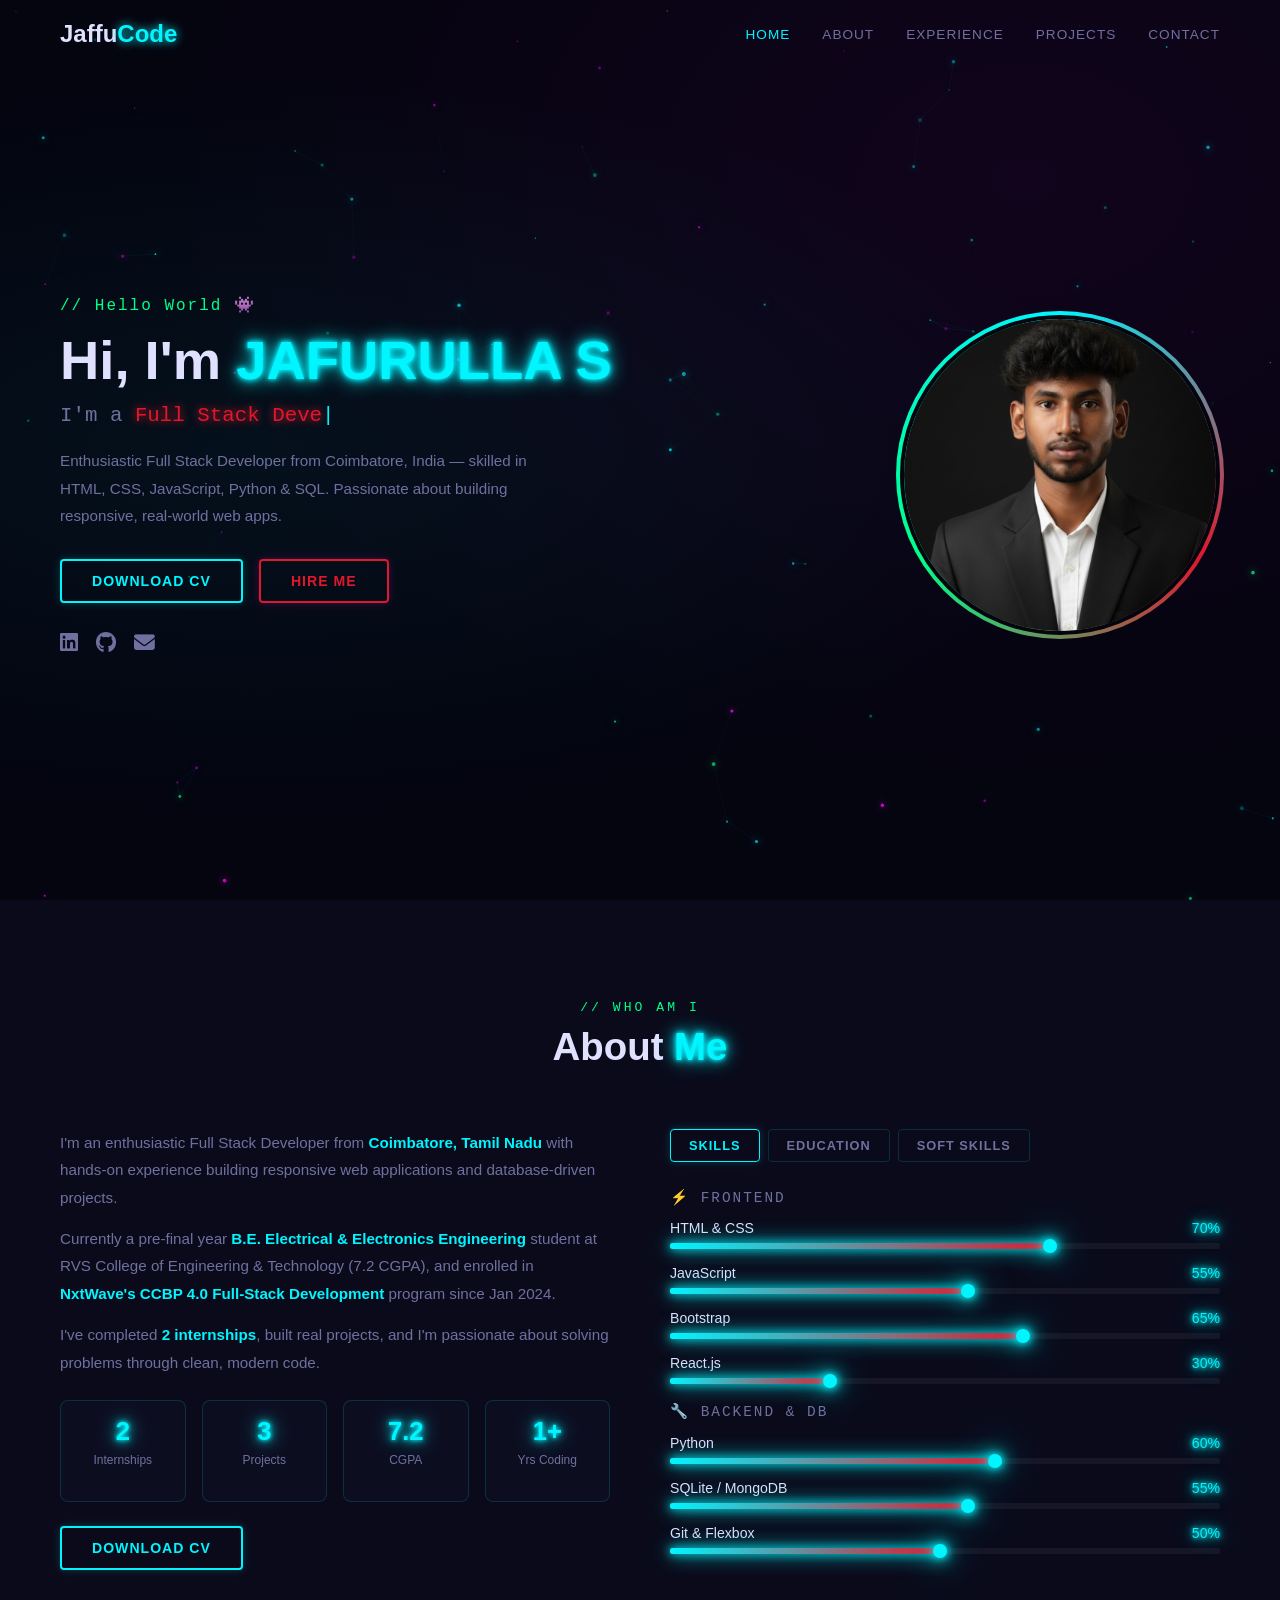
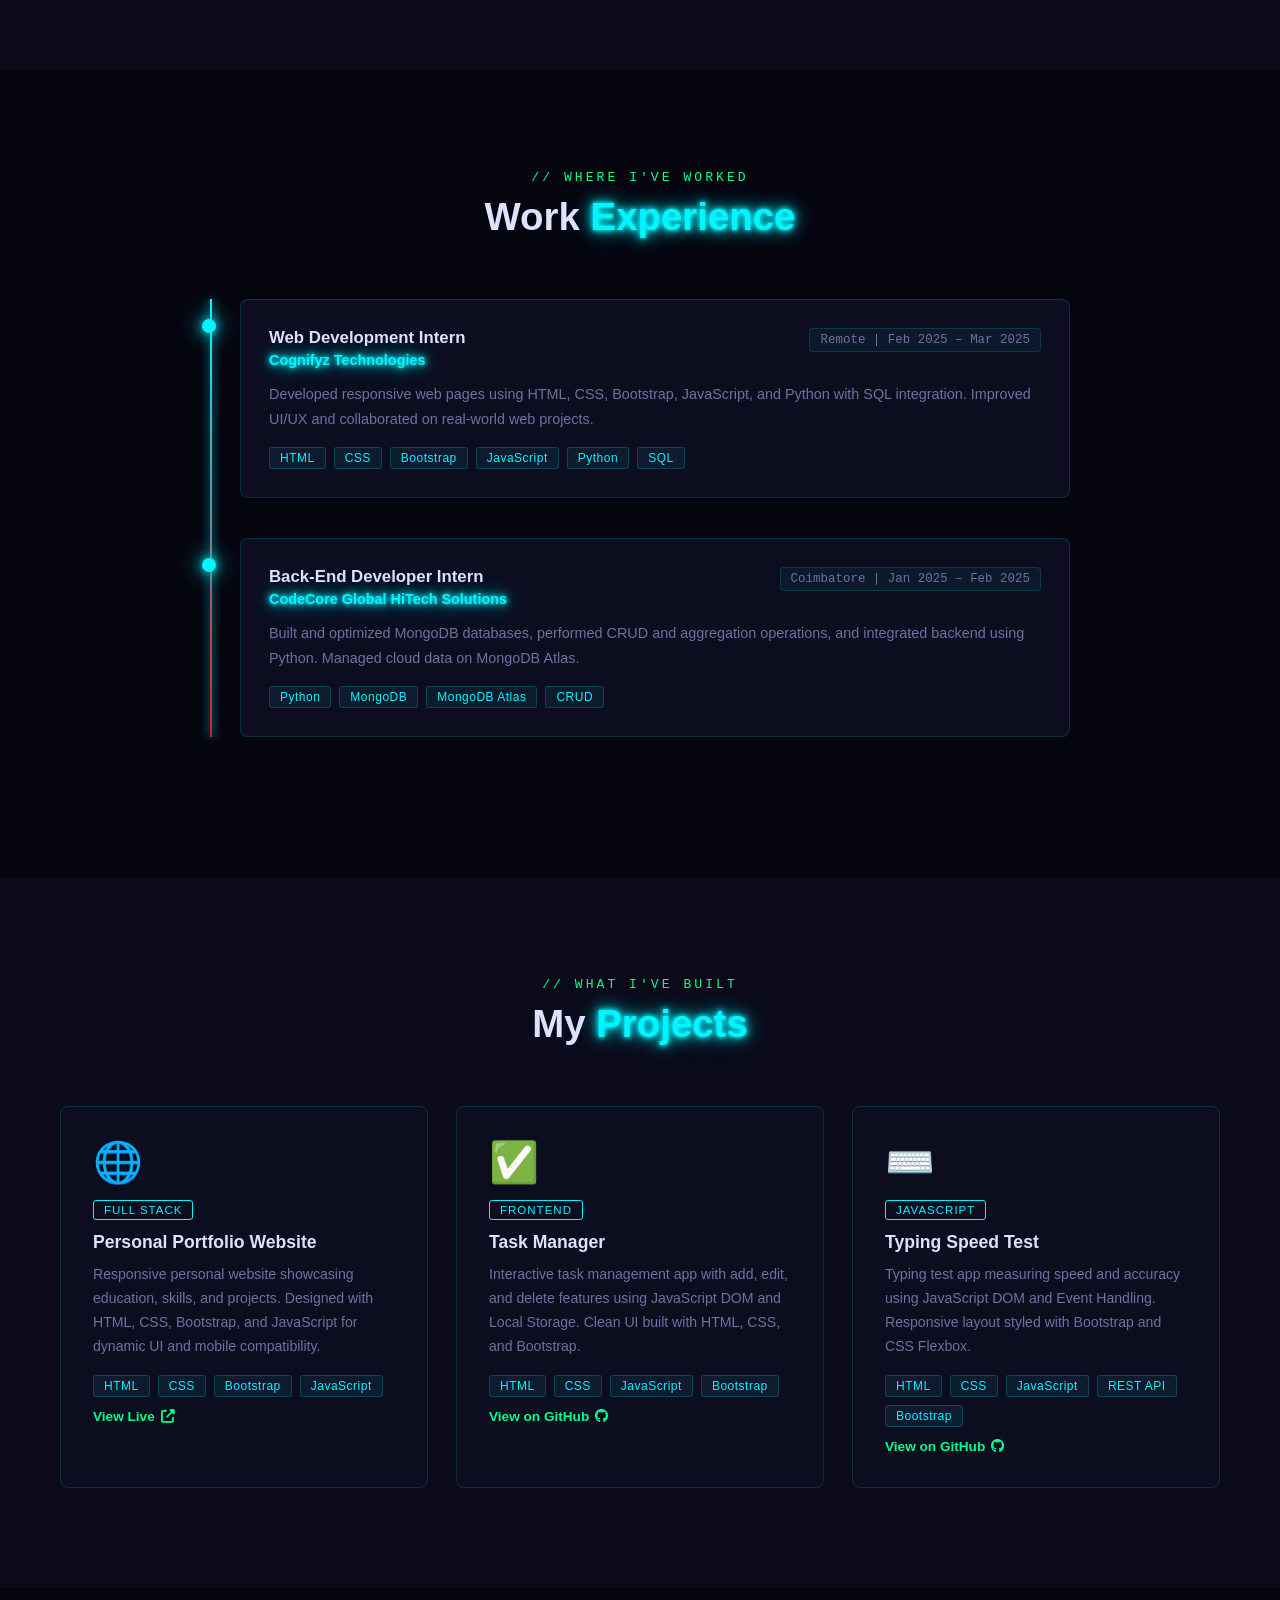
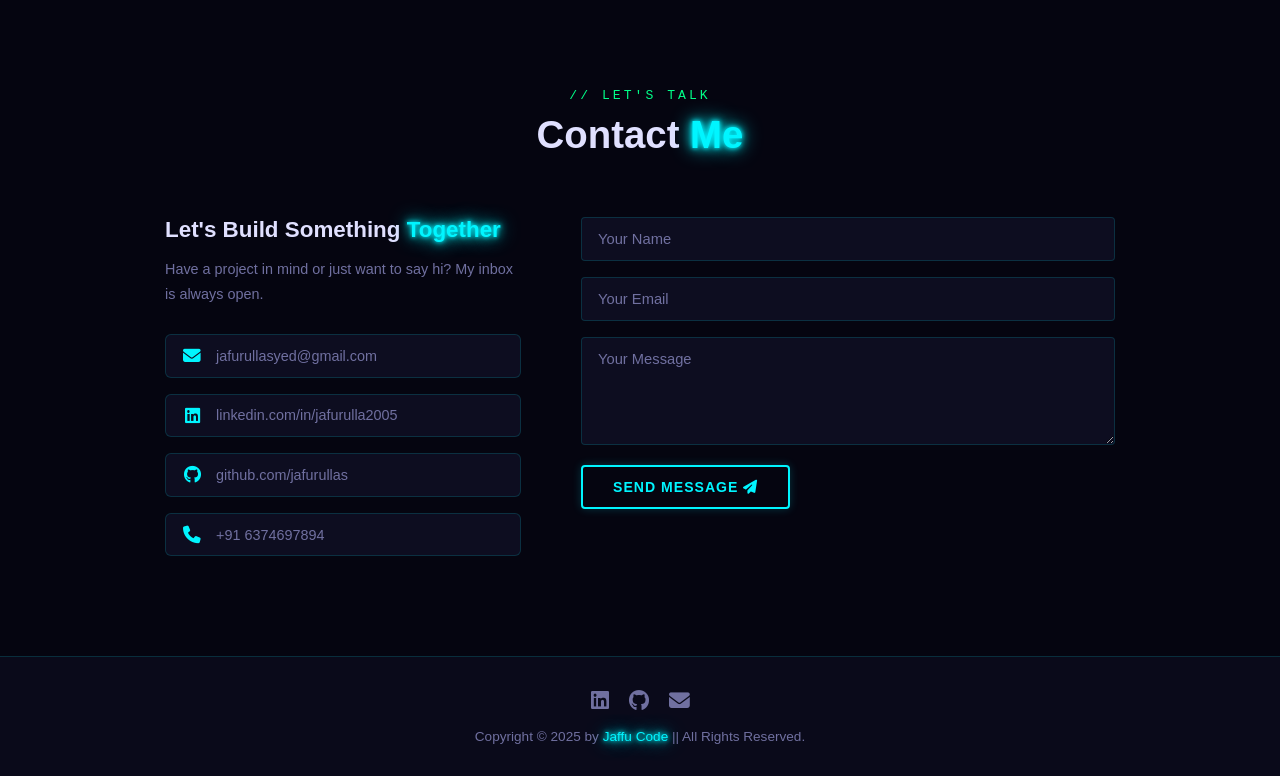
==== Portfolio/index.html @ 8af8ed71 "first commit" ====
<!DOCTYPE html>
<html lang="en">
<head>
  <meta charset="UTF-8"/>
  <meta name="viewport" content="width=device-width, initial-scale=1.0"/>
  <title>Jaffu Code || Portfolio</title>
  <link rel="stylesheet" href="style.css"/>
  <link rel="stylesheet" href="https://cdnjs.cloudflare.com/ajax/libs/font-awesome/6.4.0/css/all.min.css"/>
</head>
<body>
  <canvas id="particles"></canvas>

  <!-- NAVBAR -->
  <nav class="navbar" id="navbar">
    <a href="#" class="logo">Jaffu<span>Code</span></a>
    <ul class="nav-links" id="navLinks">
      <li><a href="#home">Home</a></li>
      <li><a href="#about">About</a></li>
      <li><a href="#experience">Experience</a></li>
      <li><a href="#portfolio">Projects</a></li>
      <li><a href="#contact">Contact</a></li>
    </ul>
    <div class="hamburger" id="hamburger"><i class="fas fa-bars"></i></div>
  </nav>

  <!-- HERO -->
  <section class="hero" id="home">
    <div class="hero-content reveal">
      <p class="hero-greeting">// Hello World 👾</p>
      <h1>Hi, I'm <span class="neon-text">JAFURULLA S</span></h1>
      <h2 class="typing-wrapper">I'm a <span id="typed"></span><span class="cursor">|</span></h2>
      <p class="hero-desc">Enthusiastic Full Stack Developer from Coimbatore, India — skilled in HTML, CSS, JavaScript, Python & SQL. Passionate about building responsive, real-world web apps.</p>
      <div class="hero-btns">
        <a href="jaffu_resume.pdf" class="btn btn-neon" download>Download CV</a>
        <a href="#contact" class="btn btn-outline">Hire Me</a>
      </div>
      <div class="hero-socials">
        <a href="https://www.linkedin.com/in/jafurulla2005" target="_blank" title="LinkedIn"><i class="fab fa-linkedin"></i></a>
        <a href="https://github.com/jafurullas" target="_blank" title="GitHub"><i class="fab fa-github"></i></a>
        <a href="mailto:jafurullasyed@gmail.com" title="Email"><i class="fas fa-envelope"></i></a>
      </div>
    </div>
    <div class="hero-img reveal">
      <div class="img-glow">
        <img src="Gemini_Generated_Image_bv57ldbv57ldbv57.png" alt="Jafurulla S"/>
      </div>
    </div>
  </section>

  <!-- ABOUT -->
  <section class="about" id="about">
    <div class="section-header reveal">
      <p class="section-tag">// who am I</p>
      <h2 class="section-title">About <span class="neon-text">Me</span></h2>
    </div>
    <div class="about-container">
      <div class="about-text reveal">
        <p>I'm an enthusiastic Full Stack Developer from <strong>Coimbatore, Tamil Nadu</strong> with hands-on experience building responsive web applications and database-driven projects.</p>
        <p>Currently a pre-final year <strong>B.E. Electrical & Electronics Engineering</strong> student at RVS College of Engineering & Technology (7.2 CGPA), and enrolled in <strong>NxtWave's CCBP 4.0 Full-Stack Development</strong> program since Jan 2024.</p>
        <p>I've completed <strong>2 internships</strong>, built real projects, and I'm passionate about solving problems through clean, modern code.</p>
        <div class="about-stats">
          <div class="stat-box">
            <h3 class="neon-text">2</h3><p>Internships</p>
          </div>
          <div class="stat-box">
            <h3 class="neon-text">3</h3><p>Projects</p>
          </div>
          <div class="stat-box">
            <h3 class="neon-text">7.2</h3><p>CGPA</p>
          </div>
          <div class="stat-box">
            <h3 class="neon-text">1+</h3><p>Yrs Coding</p>
          </div>
        </div>
        <a href="jaffu_resume.pdf" class="btn btn-neon" download>Download CV</a>
      </div>

      <div class="about-tabs reveal">
        <div class="tab-buttons">
          <button class="tab-btn active" data-tab="skills">Skills</button>
          <button class="tab-btn" data-tab="education">Education</button>
          <button class="tab-btn" data-tab="softskills">Soft Skills</button>
        </div>

        <!-- SKILLS TAB -->
        <div class="tab-content active" id="skills">
          <p class="skill-category">⚡ Frontend</p>
          <div class="skill-item">
            <div class="skill-label"><span>HTML & CSS</span><span class="neon-text">70%</span></div>
            <div class="skill-bar"><div class="skill-fill" data-width="70"></div></div>
          </div>
          <div class="skill-item">
            <div class="skill-label"><span>JavaScript</span><span class="neon-text">55%</span></div>
            <div class="skill-bar"><div class="skill-fill" data-width="55"></div></div>
          </div>
          <div class="skill-item">
            <div class="skill-label"><span>Bootstrap</span><span class="neon-text">65%</span></div>
            <div class="skill-bar"><div class="skill-fill" data-width="65"></div></div>
          </div>
          <div class="skill-item">
            <div class="skill-label"><span>React.js</span><span class="neon-text">30%</span></div>
            <div class="skill-bar"><div class="skill-fill" data-width="30"></div></div>
          </div>
          <p class="skill-category" style="margin-top:14px">🔧 Backend & DB</p>
          <div class="skill-item">
            <div class="skill-label"><span>Python</span><span class="neon-text">60%</span></div>
            <div class="skill-bar"><div class="skill-fill" data-width="60"></div></div>
          </div>
          <div class="skill-item">
            <div class="skill-label"><span>SQLite / MongoDB</span><span class="neon-text">55%</span></div>
            <div class="skill-bar"><div class="skill-fill" data-width="55"></div></div>
          </div>
          <div class="skill-item">
            <div class="skill-label"><span>Git & Flexbox</span><span class="neon-text">50%</span></div>
            <div class="skill-bar"><div class="skill-fill" data-width="50"></div></div>
          </div>
        </div>

        <!-- EDUCATION TAB -->
        <div class="tab-content" id="education">
          <div class="edu-item">
            <span class="edu-year neon-text">Jan 2024 – Ongoing</span>
            <h4>NxtWave Disruptive Technologies</h4>
            <p>IndustryReady Certification in Full-Stack Development</p>
          </div>
          <div class="edu-item">
            <span class="edu-year neon-text">2022 – 2026</span>
            <h4>RVS College of Engineering & Technology</h4>
            <p>B.E. — Electrical & Electronics Engineering | CGPA: 7.2</p>
          </div>
          <div class="edu-item">
            <span class="edu-year neon-text">2020 – 2022</span>
            <h4>Govt. HSS Valikandapuram, Perambalur</h4>
            <p>Intermediate — MBiPC | 62.0%</p>
          </div>
          <div class="edu-item">
            <span class="edu-year neon-text">2019 – 2020</span>
            <h4>Govt. HSS Valikandapuram, Perambalur</h4>
            <p>Secondary School Certificate | 68.0%</p>
          </div>
        </div>

        <!-- SOFT SKILLS TAB -->
        <div class="tab-content" id="softskills">
          <div class="soft-grid">
            <div class="soft-item">💡 Problem Solving</div>
            <div class="soft-item">🤝 Teamwork</div>
            <div class="soft-item">🗣️ Communication</div>
            <div class="soft-item">🔄 Adaptability</div>
            <div class="soft-item">🎨 UI/UX Design</div>
            <div class="soft-item">📡 IoT</div>
          </div>
        </div>
      </div>
    </div>
  </section>

  <!-- EXPERIENCE -->
  <section class="experience" id="experience">
    <div class="section-header reveal">
      <p class="section-tag">// where I've worked</p>
      <h2 class="section-title">Work <span class="neon-text">Experience</span></h2>
    </div>
    <div class="timeline">
      <div class="timeline-item reveal">
        <div class="timeline-dot"></div>
        <div class="timeline-card">
          <div class="tl-header">
            <div>
              <h3>Web Development Intern</h3>
              <h4 class="neon-text">Cognifyz Technologies</h4>
            </div>
            <span class="tl-date">Remote | Feb 2025 – Mar 2025</span>
          </div>
          <p>Developed responsive web pages using HTML, CSS, Bootstrap, JavaScript, and Python with SQL integration. Improved UI/UX and collaborated on real-world web projects.</p>
          <div class="tl-tags">
            <span>HTML</span><span>CSS</span><span>Bootstrap</span><span>JavaScript</span><span>Python</span><span>SQL</span>
          </div>
        </div>
      </div>
      <div class="timeline-item reveal">
        <div class="timeline-dot"></div>
        <div class="timeline-card">
          <div class="tl-header">
            <div>
              <h3>Back-End Developer Intern</h3>
              <h4 class="neon-text">CodeCore Global HiTech Solutions</h4>
            </div>
            <span class="tl-date">Coimbatore | Jan 2025 – Feb 2025</span>
          </div>
          <p>Built and optimized MongoDB databases, performed CRUD and aggregation operations, and integrated backend using Python. Managed cloud data on MongoDB Atlas.</p>
          <div class="tl-tags">
            <span>Python</span><span>MongoDB</span><span>MongoDB Atlas</span><span>CRUD</span>
          </div>
        </div>
      </div>
    </div>
  </section>

  <!-- PROJECTS -->
  <section class="portfolio" id="portfolio">
    <div class="section-header reveal">
      <p class="section-tag">// what I've built</p>
      <h2 class="section-title">My <span class="neon-text">Projects</span></h2>
    </div>
    <div class="portfolio-grid">

      <div class="portfolio-card reveal">
        <div class="card-glow-top"></div>
        <div class="proj-icon">🌐</div>
        <span class="badge">Full Stack</span>
        <h3>Personal Portfolio Website</h3>
        <p>Responsive personal website showcasing education, skills, and projects. Designed with HTML, CSS, Bootstrap, and JavaScript for dynamic UI and mobile compatibility.</p>
        <div class="tl-tags">
          <span>HTML</span><span>CSS</span><span>Bootstrap</span><span>JavaScript</span>
        </div>
        <a href="https://portfolio-1umt.vercel.app" target="_blank" class="proj-link">View Live <i class="fas fa-external-link-alt"></i></a>
      </div>

      <div class="portfolio-card reveal">
        <div class="card-glow-top"></div>
        <div class="proj-icon">✅</div>
        <span class="badge">Frontend</span>
        <h3>Task Manager</h3>
        <p>Interactive task management app with add, edit, and delete features using JavaScript DOM and Local Storage. Clean UI built with HTML, CSS, and Bootstrap.</p>
        <div class="tl-tags">
          <span>HTML</span><span>CSS</span><span>JavaScript</span><span>Bootstrap</span>
        </div>
        <a href="https://github.com/jafurullas" target="_blank" class="proj-link">View on GitHub <i class="fab fa-github"></i></a>
      </div>

      <div class="portfolio-card reveal">
        <div class="card-glow-top"></div>
        <div class="proj-icon">⌨️</div>
        <span class="badge">JavaScript</span>
        <h3>Typing Speed Test</h3>
        <p>Typing test app measuring speed and accuracy using JavaScript DOM and Event Handling. Responsive layout styled with Bootstrap and CSS Flexbox.</p>
        <div class="tl-tags">
          <span>HTML</span><span>CSS</span><span>JavaScript</span><span>REST API</span><span>Bootstrap</span>
        </div>
        <a href="https://github.com/jafurullas" target="_blank" class="proj-link">View on GitHub <i class="fab fa-github"></i></a>
      </div>

    </div>
  </section>

  <!-- CONTACT -->
  <section class="contact" id="contact">
    <div class="section-header reveal">
      <p class="section-tag">// let's talk</p>
      <h2 class="section-title">Contact <span class="neon-text">Me</span></h2>
    </div>
    <div class="contact-container">
      <div class="contact-info reveal">
        <h3>Let's Build Something <span class="neon-text">Together</span></h3>
        <p>Have a project in mind or just want to say hi? My inbox is always open.</p>
        <div class="contact-links">
          <a href="mailto:jafurullasyed@gmail.com" class="contact-link">
            <i class="fas fa-envelope"></i>
            <span>jafurullasyed@gmail.com</span>
          </a>
          <a href="https://www.linkedin.com/in/jafurulla2005" target="_blank" class="contact-link">
            <i class="fab fa-linkedin"></i>
            <span>linkedin.com/in/jafurulla2005</span>
          </a>
          <a href="https://github.com/jafurullas" target="_blank" class="contact-link">
            <i class="fab fa-github"></i>
            <span>github.com/jafurullas</span>
          </a>
          <a href="tel:6374697894" class="contact-link">
            <i class="fas fa-phone"></i>
            <span>+91 6374697894</span>
          </a>
        </div>
      </div>
      <form class="contact-form reveal" id="contactForm">
        <div class="input-group">
          <input type="text" id="cname" placeholder="Your Name" required/>
        </div>
        <div class="input-group">
          <input type="email" id="cemail" placeholder="Your Email" required/>
        </div>
        <div class="input-group">
          <textarea id="cmessage" placeholder="Your Message" rows="5" required></textarea>
        </div>
        <button type="submit" class="btn btn-neon">Send Message <i class="fas fa-paper-plane"></i></button>
        <p class="form-msg" id="formMsg"></p>
      </form>
    </div>
  </section>

  <footer>
    <div class="footer-socials">
      <a href="https://www.linkedin.com/in/jafurulla2005" target="_blank"><i class="fab fa-linkedin"></i></a>
      <a href="https://github.com/jafurullas" target="_blank"><i class="fab fa-github"></i></a>
      <a href="mailto:jafurullasyed@gmail.com"><i class="fas fa-envelope"></i></a>
    </div>
    <p>Copyright &copy; 2025 by <span class="neon-text">Jaffu Code</span> || All Rights Reserved.</p>
  </footer>

  <script src="script.js"></script>
</body>
</html>
---- Portfolio/style.css ----
/* ===== ROOT & RESET ===== */
:root {
  --neon: #00f5ff;
  --neon2: #df182c;
  --neon3: #00ff88;
  --bg: #050510;
  --bg2: #0a0a1a;
  --card: #0d0d20;
  --border: rgba(0,245,255,0.15);
  --text: #e0e0ff;
  --muted: #7070a0;
}
* { margin: 0; padding: 0; box-sizing: border-box; }
html { scroll-behavior: smooth; }
body { font-family: 'Segoe UI', sans-serif; background: var(--bg); color: var(--text); overflow-x: hidden; }
a { text-decoration: none; color: inherit; }

/* PARTICLES */
#particles { position: fixed; top: 0; left: 0; width: 100%; height: 100%; z-index: 0; pointer-events: none; }

/* NEON */
.neon-text { color: var(--neon); text-shadow: 0 0 4px var(--neon), 0 0 10px var(--neon), 0 0 20px var(--neon); }

/* NAVBAR */
.navbar { position: fixed; top: 0; width: 100%; z-index: 1000; display: flex; align-items: center; justify-content: space-between; padding: 20px 60px; background: transparent; transition: all 0.4s; }
.navbar.scrolled { background: rgba(5,5,16,0.95); backdrop-filter: blur(12px); border-bottom: 1px solid var(--border); padding: 14px 60px; }
.logo { font-size: 1.5rem; font-weight: 800; color: var(--text); }
.logo span { color: var(--neon); text-shadow: 0 0 10px var(--neon); }
.nav-links { list-style: none; display: flex; gap: 32px; }
.nav-links a { font-size: 0.85rem; color: var(--muted); font-weight: 500; letter-spacing: 1px; text-transform: uppercase; transition: color 0.3s; position: relative; }
.nav-links a::after { content: ''; position: absolute; bottom: -4px; left: 0; width: 0; height: 1px; background: var(--neon); transition: width 0.3s; box-shadow: 0 0 6px var(--neon); }
.nav-links a:hover { color: var(--neon); }
.nav-links a:hover::after { width: 100%; }
.hamburger { display: none; font-size: 1.5rem; color: var(--neon); cursor: pointer; }

/* BUTTONS */
.btn { display: inline-block; padding: 12px 30px; border-radius: 4px; font-weight: 700; font-size: 0.88rem; letter-spacing: 1px; text-transform: uppercase; cursor: pointer; transition: all 0.3s; border: none; }
.btn-neon { background: transparent; border: 2px solid var(--neon); color: var(--neon); box-shadow: 0 0 10px rgba(0,245,255,0.2); }
.btn-neon:hover { background: var(--neon); color: var(--bg); box-shadow: 0 0 25px var(--neon); transform: translateY(-2px); }
.btn-outline { background: transparent; border: 2px solid var(--neon2); color: var(--neon2); box-shadow: 0 0 10px rgba(255,0,255,0.2); }
.btn-outline:hover { background: var(--neon2); color: var(--bg); box-shadow: 0 0 25px var(--neon2); transform: translateY(-2px); }

/* SECTION */
section { padding: 100px 60px; position: relative; z-index: 1; }
.section-header { text-align: center; margin-bottom: 60px; }
.section-tag { color: var(--neon3); font-size: 0.82rem; letter-spacing: 3px; text-transform: uppercase; margin-bottom: 10px; font-family: monospace; }
.section-title { font-size: 2.4rem; font-weight: 800; }

/* REVEAL */
.reveal { opacity: 0; transform: translateY(40px); transition: opacity 0.7s ease, transform 0.7s ease; }
.reveal.visible { opacity: 1; transform: translateY(0); }

/* HERO */
.hero { min-height: 100vh; display: flex; align-items: center; justify-content: space-between; gap: 40px; padding: 130px 60px 80px; background: radial-gradient(ellipse at 20% 50%, rgba(0,245,255,0.05) 0%, transparent 60%), radial-gradient(ellipse at 80% 20%, rgba(255,0,255,0.05) 0%, transparent 60%); }
.hero-greeting { font-family: monospace; color: var(--neon3); font-size: 1rem; letter-spacing: 2px; margin-bottom: 16px; }
.hero h1 { font-size: 3.4rem; font-weight: 900; line-height: 1.1; margin-bottom: 14px; }
.typing-wrapper { font-size: 1.3rem; font-weight: 400; color: var(--muted); margin-bottom: 20px; font-family: monospace; }
#typed { color: var(--neon2); text-shadow: 0 0 8px var(--neon2); }
.cursor { animation: blink 0.8s infinite; color: var(--neon); }
@keyframes blink { 0%,100%{opacity:1} 50%{opacity:0} }
.hero-desc { color: var(--muted); max-width: 500px; line-height: 1.8; margin-bottom: 30px; font-size: 0.95rem; }
.hero-btns { display: flex; gap: 16px; flex-wrap: wrap; margin-bottom: 28px; }
.hero-socials { display: flex; gap: 18px; }
.hero-socials a { color: var(--muted); font-size: 1.3rem; transition: color 0.3s, text-shadow 0.3s; }
.hero-socials a:hover { color: var(--neon); text-shadow: 0 0 10px var(--neon); }
.img-glow { position: relative; width: 320px; height: 320px; }
.img-glow::before { content: ''; position: absolute; inset: -4px; border-radius: 50%; background: conic-gradient(var(--neon), var(--neon2), var(--neon3), var(--neon)); animation: spin 4s linear infinite; z-index: -1; }
@keyframes spin { to { transform: rotate(360deg); } }
.img-glow img { width: 100%; height: 100%; object-fit: cover; border-radius: 50%; border: 4px solid var(--bg); }

/* ABOUT */
.about { background: var(--bg2); }
.about-container { display: grid; grid-template-columns: 1fr 1fr; gap: 60px; align-items: start; }
.about-text p { color: var(--muted); line-height: 1.8; margin-bottom: 14px; font-size: 0.95rem; }
.about-text strong { color: var(--neon); }
.about-stats { display: grid; grid-template-columns: repeat(4, 1fr); gap: 16px; margin: 24px 0; }
.stat-box { background: var(--card); border: 1px solid var(--border); border-radius: 8px; padding: 16px; text-align: center; }
.stat-box h3 { font-size: 1.6rem; font-weight: 900; }
.stat-box p { color: var(--muted); font-size: 0.75rem; margin-top: 4px; }

/* TABS */
.tab-buttons { display: flex; gap: 8px; margin-bottom: 24px; flex-wrap: wrap; }
.tab-btn { background: transparent; border: 1px solid var(--border); padding: 8px 18px; border-radius: 4px; cursor: pointer; font-size: 0.8rem; font-weight: 600; color: var(--muted); letter-spacing: 1px; text-transform: uppercase; transition: all 0.3s; }
.tab-btn.active, .tab-btn:hover { border-color: var(--neon); color: var(--neon); box-shadow: 0 0 10px rgba(0,245,255,0.2); }
.tab-content { display: none; }
.tab-content.active { display: block; }
.tab-content p { color: var(--muted); line-height: 1.7; font-size: 0.9rem; }
.skill-category { color: var(--neon3); font-size: 0.78rem; letter-spacing: 2px; text-transform: uppercase; font-family: monospace; margin-bottom: 10px; }

/* SKILL BARS */
.skill-item { margin-bottom: 16px; }
.skill-label { display: flex; justify-content: space-between; font-size: 0.88rem; margin-bottom: 7px; color: var(--text); }
.skill-bar { background: rgba(255,255,255,0.05); border-radius: 2px; height: 6px; overflow: visible; position: relative; }
.skill-fill { height: 100%; border-radius: 2px; width: 0; background: linear-gradient(90deg, var(--neon), var(--neon2)); box-shadow: 0 0 10px var(--neon), 0 0 20px var(--neon); transition: width 1.4s cubic-bezier(0.4,0,0.2,1); position: relative; }
.skill-fill::after { content: ''; position: absolute; right: -2px; top: -4px; width: 14px; height: 14px; border-radius: 50%; background: var(--neon); box-shadow: 0 0 10px var(--neon), 0 0 20px var(--neon), 0 0 40px var(--neon); }

/* EDUCATION TAB */
.edu-item { border-left: 2px solid var(--border); padding: 0 0 20px 18px; margin-bottom: 4px; position: relative; }
.edu-item::before { content: ''; position: absolute; left: -5px; top: 4px; width: 8px; height: 8px; border-radius: 50%; background: var(--neon); box-shadow: 0 0 8px var(--neon); }
.edu-year { font-size: 0.78rem; letter-spacing: 1px; font-family: monospace; display: block; margin-bottom: 4px; }
.edu-item h4 { font-size: 0.95rem; margin-bottom: 4px; color: var(--text); }
.edu-item p { font-size: 0.85rem; color: var(--muted); }

/* SOFT SKILLS */
.soft-grid { display: grid; grid-template-columns: repeat(2, 1fr); gap: 12px; margin-top: 8px; }
.soft-item { background: var(--card); border: 1px solid var(--border); border-radius: 6px; padding: 10px 14px; font-size: 0.85rem; color: var(--text); transition: border-color 0.3s; }
.soft-item:hover { border-color: var(--neon); box-shadow: 0 0 10px rgba(0,245,255,0.1); }

/* EXPERIENCE / TIMELINE */
.experience { background: var(--bg); }
.timeline { max-width: 860px; margin: 0 auto; position: relative; padding-left: 30px; }
.timeline::before { content: ''; position: absolute; left: 0; top: 0; bottom: 0; width: 2px; background: linear-gradient(var(--neon), var(--neon2)); box-shadow: 0 0 10px var(--neon); }
.timeline-item { position: relative; margin-bottom: 40px; }
.timeline-dot { position: absolute; left: -38px; top: 20px; width: 14px; height: 14px; border-radius: 50%; background: var(--neon); box-shadow: 0 0 12px var(--neon), 0 0 24px var(--neon); }
.timeline-card { background: var(--card); border: 1px solid var(--border); border-radius: 8px; padding: 28px; transition: border-color 0.3s, box-shadow 0.3s; }
.timeline-card:hover { border-color: var(--neon); box-shadow: 0 0 20px rgba(0,245,255,0.1); }
.tl-header { display: flex; justify-content: space-between; align-items: flex-start; gap: 16px; margin-bottom: 14px; flex-wrap: wrap; }
.tl-header h3 { font-size: 1.05rem; margin-bottom: 4px; }
.tl-header h4 { font-size: 0.9rem; }
.tl-date { font-size: 0.78rem; color: var(--muted); background: rgba(0,245,255,0.05); border: 1px solid var(--border); padding: 4px 10px; border-radius: 4px; white-space: nowrap; font-family: monospace; }
.timeline-card p { color: var(--muted); font-size: 0.9rem; line-height: 1.7; margin-bottom: 16px; }
.tl-tags { display: flex; flex-wrap: wrap; gap: 8px; }
.tl-tags span { background: rgba(0,245,255,0.06); border: 1px solid rgba(0,245,255,0.2); color: var(--neon); padding: 3px 10px; border-radius: 3px; font-size: 0.75rem; letter-spacing: 0.5px; }

/* PROJECTS */
.portfolio { background: var(--bg2); }
.portfolio-grid { display: grid; grid-template-columns: repeat(auto-fit, minmax(300px, 1fr)); gap: 28px; }
.portfolio-card { background: var(--card); border: 1px solid var(--border); border-radius: 8px; padding: 32px; position: relative; overflow: hidden; transition: transform 0.3s, border-color 0.3s, box-shadow 0.3s; }
.portfolio-card:hover { transform: translateY(-8px); border-color: var(--neon); box-shadow: 0 0 30px rgba(0,245,255,0.12); }
.card-glow-top { position: absolute; top: 0; left: 0; right: 0; height: 2px; background: linear-gradient(90deg, transparent, var(--neon), transparent); opacity: 0; transition: opacity 0.3s; }
.portfolio-card:hover .card-glow-top { opacity: 1; }
.proj-icon { font-size: 2.5rem; margin-bottom: 14px; display: block; }
.portfolio-card .badge { display: inline-block; background: transparent; border: 1px solid var(--neon); color: var(--neon); padding: 3px 10px; border-radius: 3px; font-size: 0.72rem; letter-spacing: 1px; text-transform: uppercase; margin-bottom: 12px; }
.portfolio-card h3 { font-size: 1.1rem; margin-bottom: 10px; color: var(--text); }
.portfolio-card p { color: var(--muted); font-size: 0.88rem; line-height: 1.7; margin-bottom: 16px; }
.proj-link { display: inline-flex; align-items: center; gap: 6px; color: var(--neon3); font-size: 0.85rem; font-weight: 600; margin-top: 12px; transition: letter-spacing 0.2s; }
.proj-link:hover { letter-spacing: 0.5px; text-shadow: 0 0 8px var(--neon3); }

/* CONTACT */
.contact { background: var(--bg); }
.contact-container { display: grid; grid-template-columns: 1fr 1.5fr; gap: 60px; align-items: start; max-width: 950px; margin: 0 auto; }
.contact-info h3 { font-size: 1.4rem; margin-bottom: 14px; }
.contact-info > p { color: var(--muted); line-height: 1.7; margin-bottom: 28px; font-size: 0.9rem; }
.contact-links { display: flex; flex-direction: column; gap: 16px; }
.contact-link { display: flex; align-items: center; gap: 14px; color: var(--muted); font-size: 0.9rem; transition: color 0.3s; padding: 12px 16px; border: 1px solid var(--border); border-radius: 6px; background: var(--card); }
.contact-link:hover { color: var(--neon); border-color: var(--neon); box-shadow: 0 0 12px rgba(0,245,255,0.1); }
.contact-link i { font-size: 1.1rem; color: var(--neon); width: 20px; text-align: center; }
.input-group { margin-bottom: 16px; }
.contact-form input, .contact-form textarea { width: 100%; padding: 13px 16px; background: var(--card); border: 1px solid var(--border); border-radius: 4px; color: var(--text); font-family: inherit; font-size: 0.92rem; outline: none; transition: border-color 0.3s, box-shadow 0.3s; }
.contact-form input:focus, .contact-form textarea:focus { border-color: var(--neon); box-shadow: 0 0 12px rgba(0,245,255,0.1); }
.contact-form input::placeholder, .contact-form textarea::placeholder { color: var(--muted); }
.contact-form textarea { resize: vertical; }
.form-msg { font-size: 0.88rem; color: var(--neon3); font-weight: 600; margin-top: 10px; }

/* FOOTER */
footer { background: var(--bg2); text-align: center; padding: 32px; color: var(--muted); font-size: 0.85rem; border-top: 1px solid var(--border); position: relative; z-index: 1; }
.footer-socials { display: flex; justify-content: center; gap: 20px; margin-bottom: 16px; }
.footer-socials a { color: var(--muted); font-size: 1.3rem; transition: color 0.3s, text-shadow 0.3s; }
.footer-socials a:hover { color: var(--neon); text-shadow: 0 0 10px var(--neon); }

/* RESPONSIVE */
@media (max-width: 900px) {
  .hero { flex-direction: column; text-align: center; padding: 120px 30px 60px; }
  .hero-desc { margin: 0 auto 24px; }
  .hero-btns, .hero-socials { justify-content: center; }
  .img-glow { width: 240px; height: 240px; }
  .about-container { grid-template-columns: 1fr; gap: 40px; }
  .about-stats { grid-template-columns: repeat(2, 1fr); }
  .contact-container { grid-template-columns: 1fr; gap: 40px; }
  .tl-header { flex-direction: column; }
}
@media (max-width: 600px) {
  .navbar { padding: 16px 24px; }
  .navbar.scrolled { padding: 12px 24px; }
  .nav-links { display: none; flex-direction: column; position: absolute; top: 65px; left: 0; width: 100%; background: rgba(5,5,16,0.98); backdrop-filter: blur(12px); padding: 24px; gap: 20px; border-bottom: 1px solid var(--border); }
  .nav-links.open { display: flex; }
  .hamburger { display: block; }
  section { padding: 80px 24px; }
  .hero h1 { font-size: 2.2rem; }
  .section-title { font-size: 1.8rem; }
  .soft-grid { grid-template-columns: 1fr; }
}
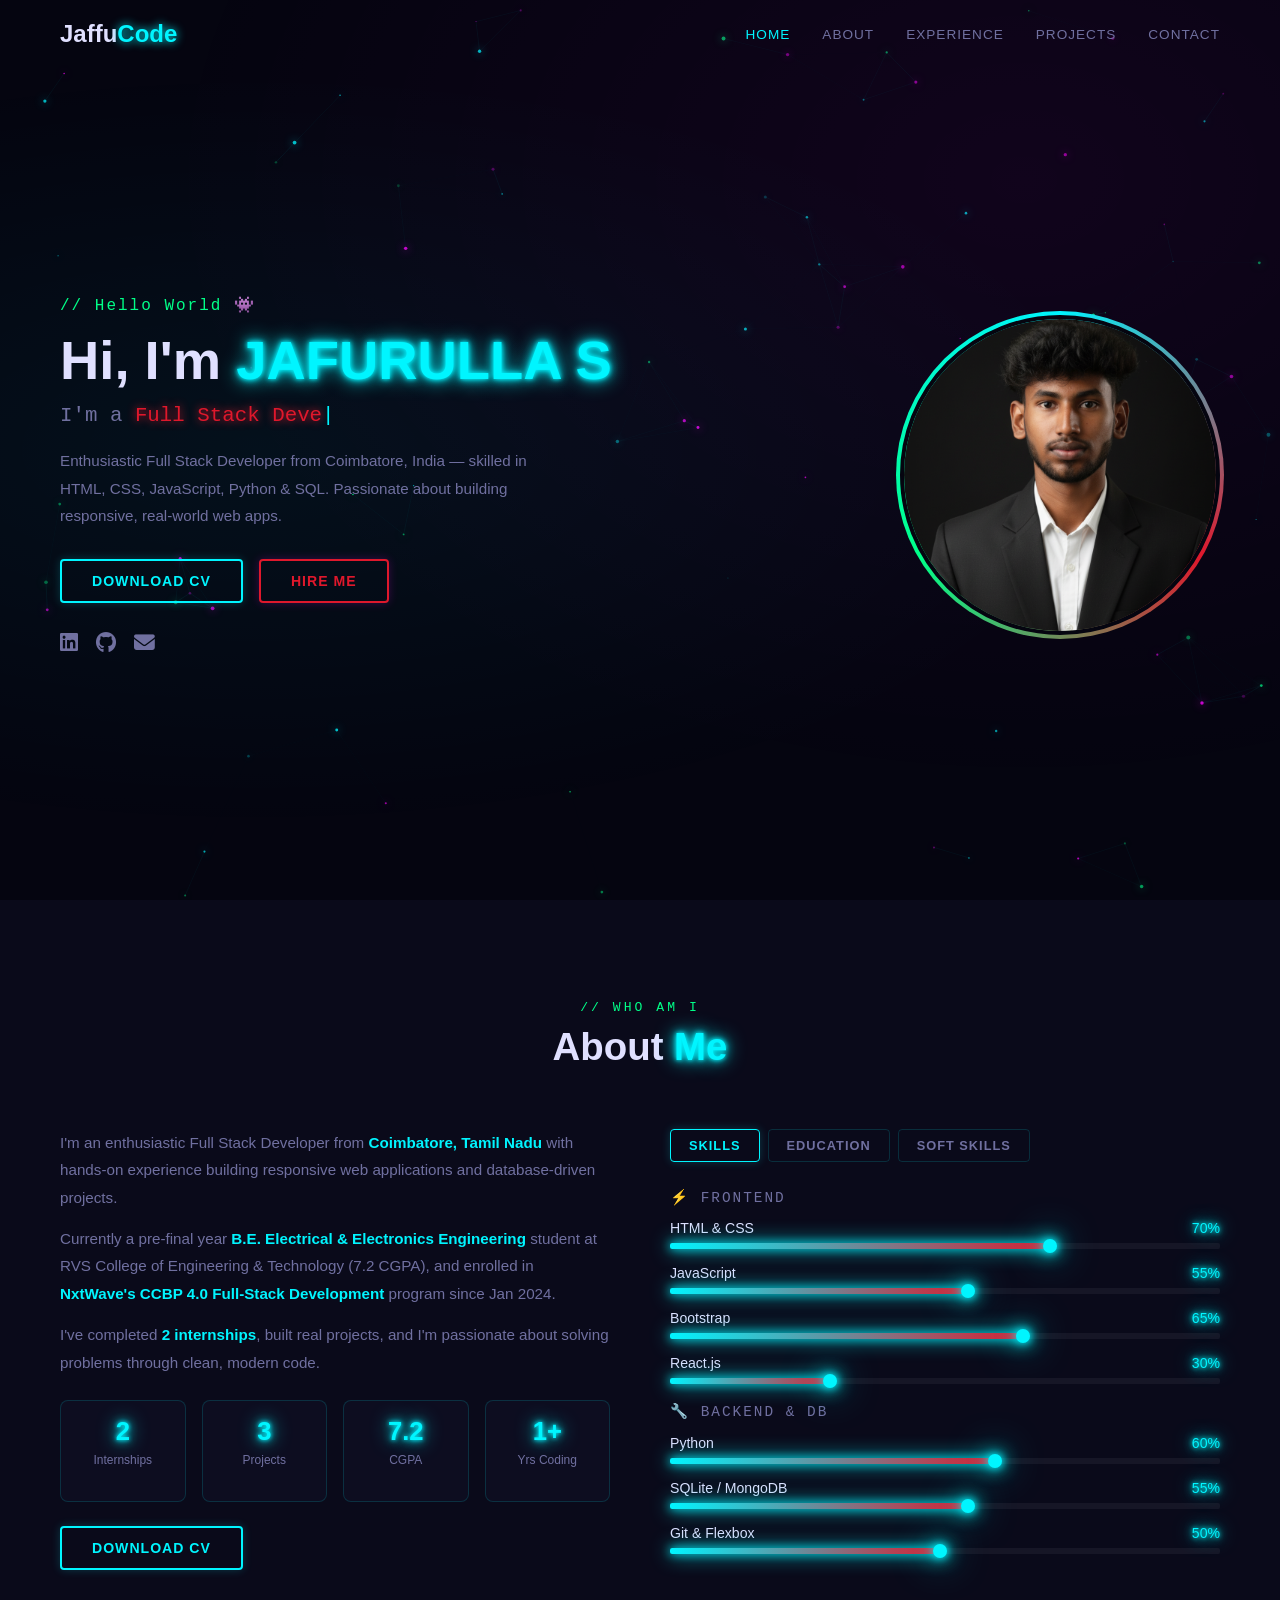
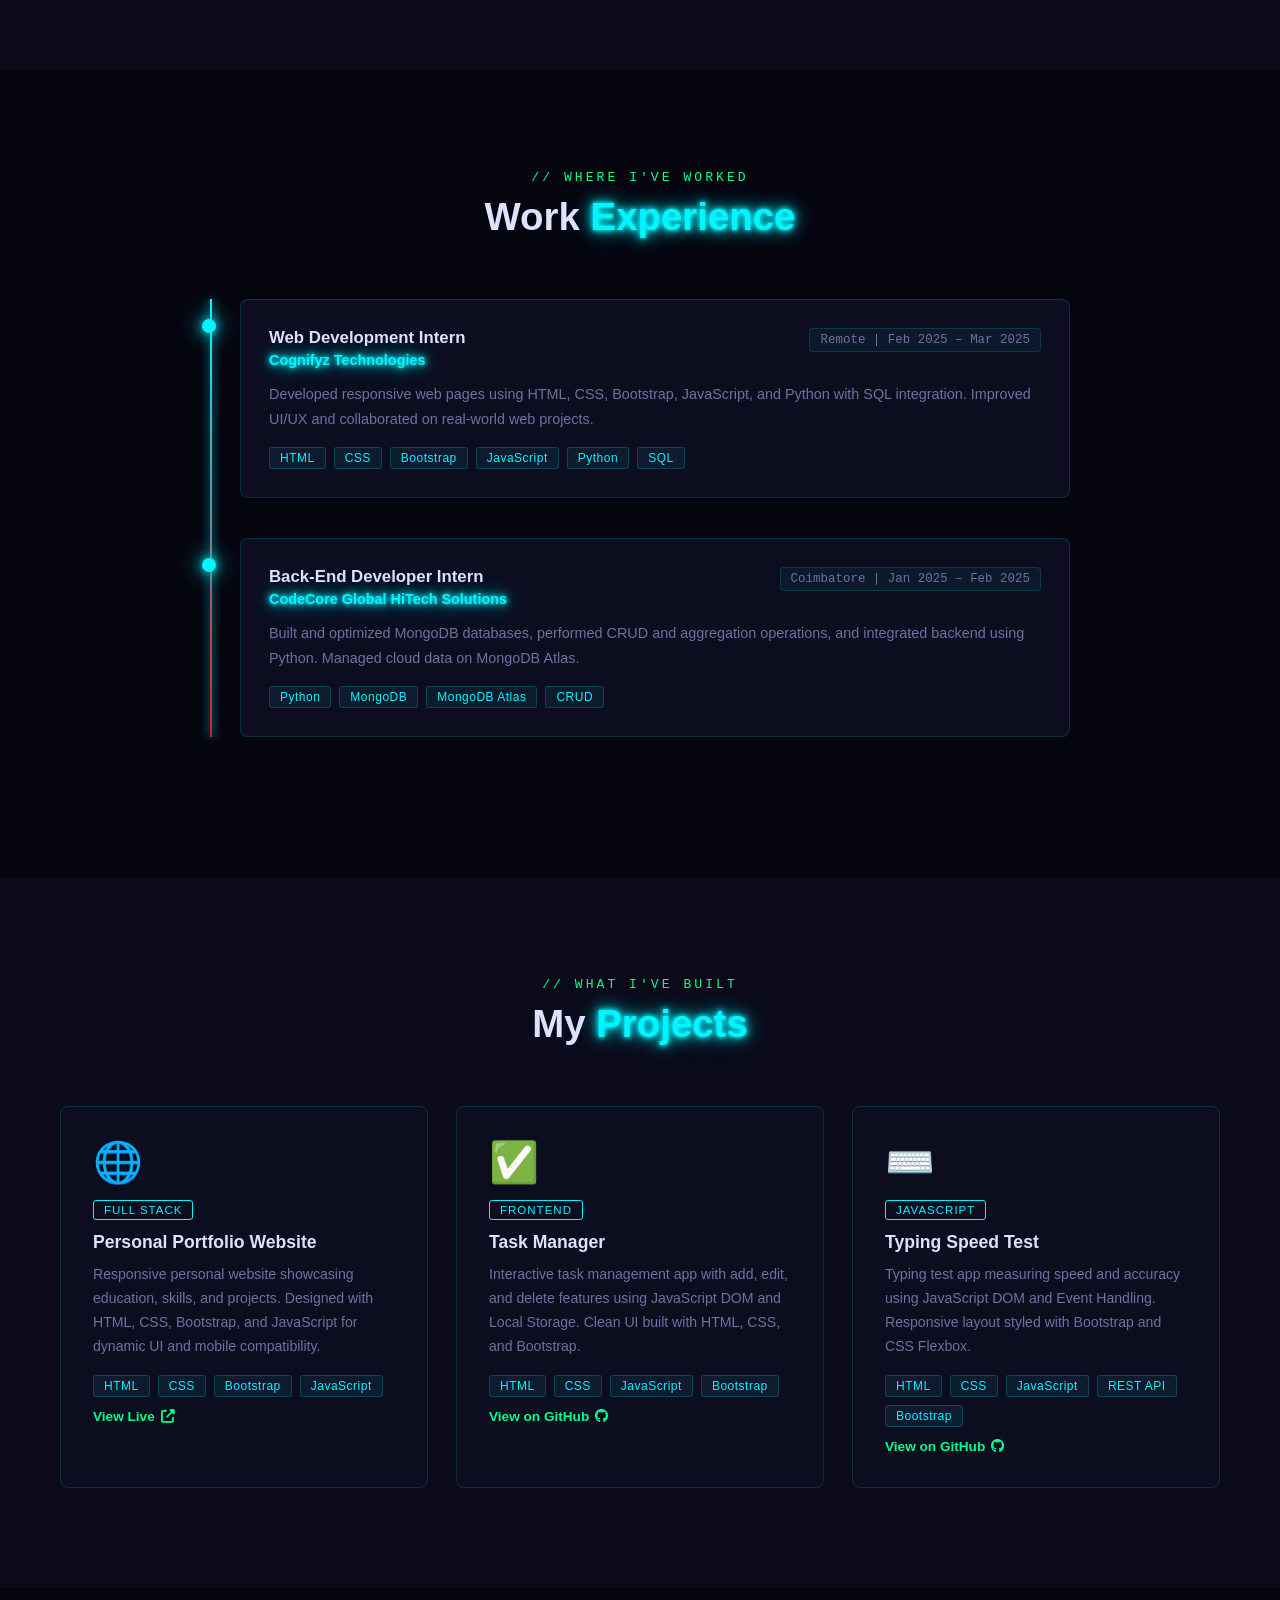
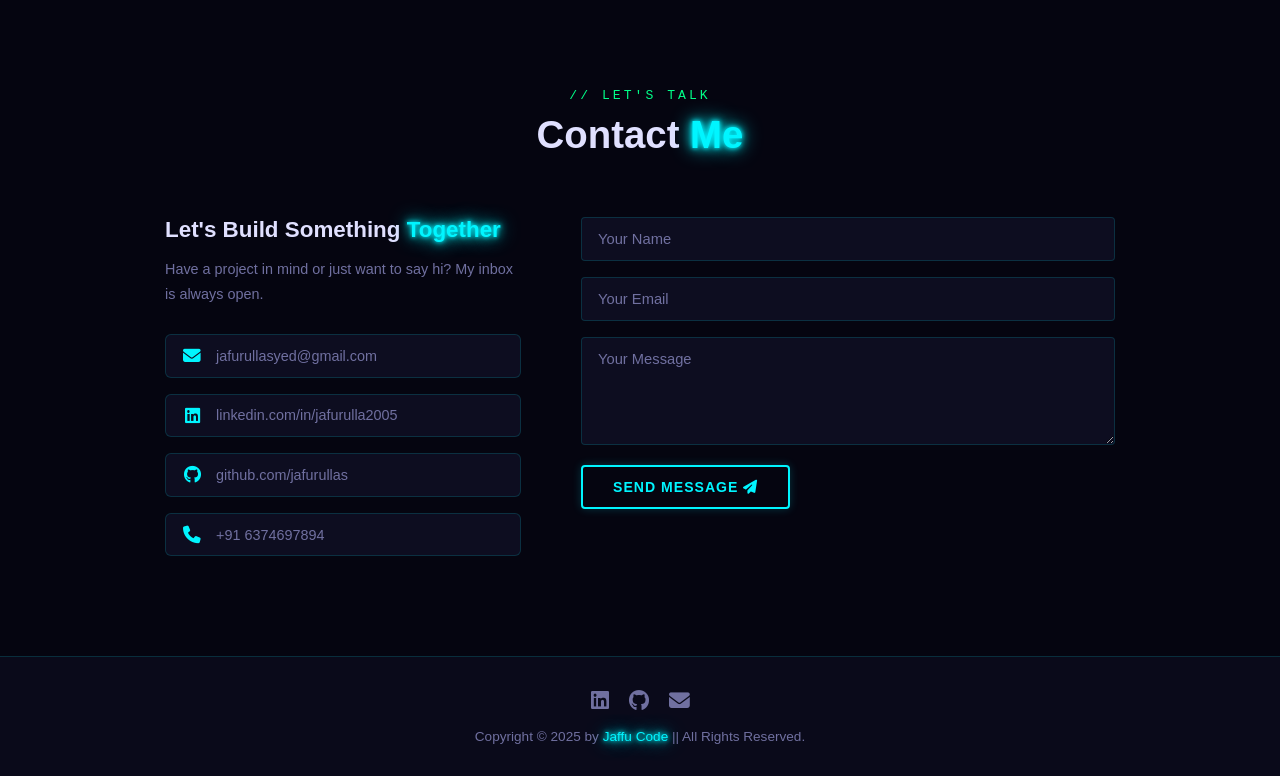
==== commit cb5aef72: "tittle change" ====
--- a/Portfolio/index.html
+++ b/Portfolio/index.html
@@ -3,7 +3,8 @@
 <head>
   <meta charset="UTF-8"/>
   <meta name="viewport" content="width=device-width, initial-scale=1.0"/>
-  <title>Jaffu Code || Portfolio</title>
+  <title>Jafurullas | Full Stack Web Developer Portfolio</title>
+  <meta name="description" content="Portfolio of Jafurullas, a Full Stack Web Developer skilled in HTML, CSS, JavaScript, Python, MongoDB.">
   <link rel="stylesheet" href="style.css"/>
   <link rel="stylesheet" href="https://cdnjs.cloudflare.com/ajax/libs/font-awesome/6.4.0/css/all.min.css"/>
 </head>
@@ -300,4 +301,5 @@
 
   <script src="script.js"></script>
 </body>
-</html>+
+</html>
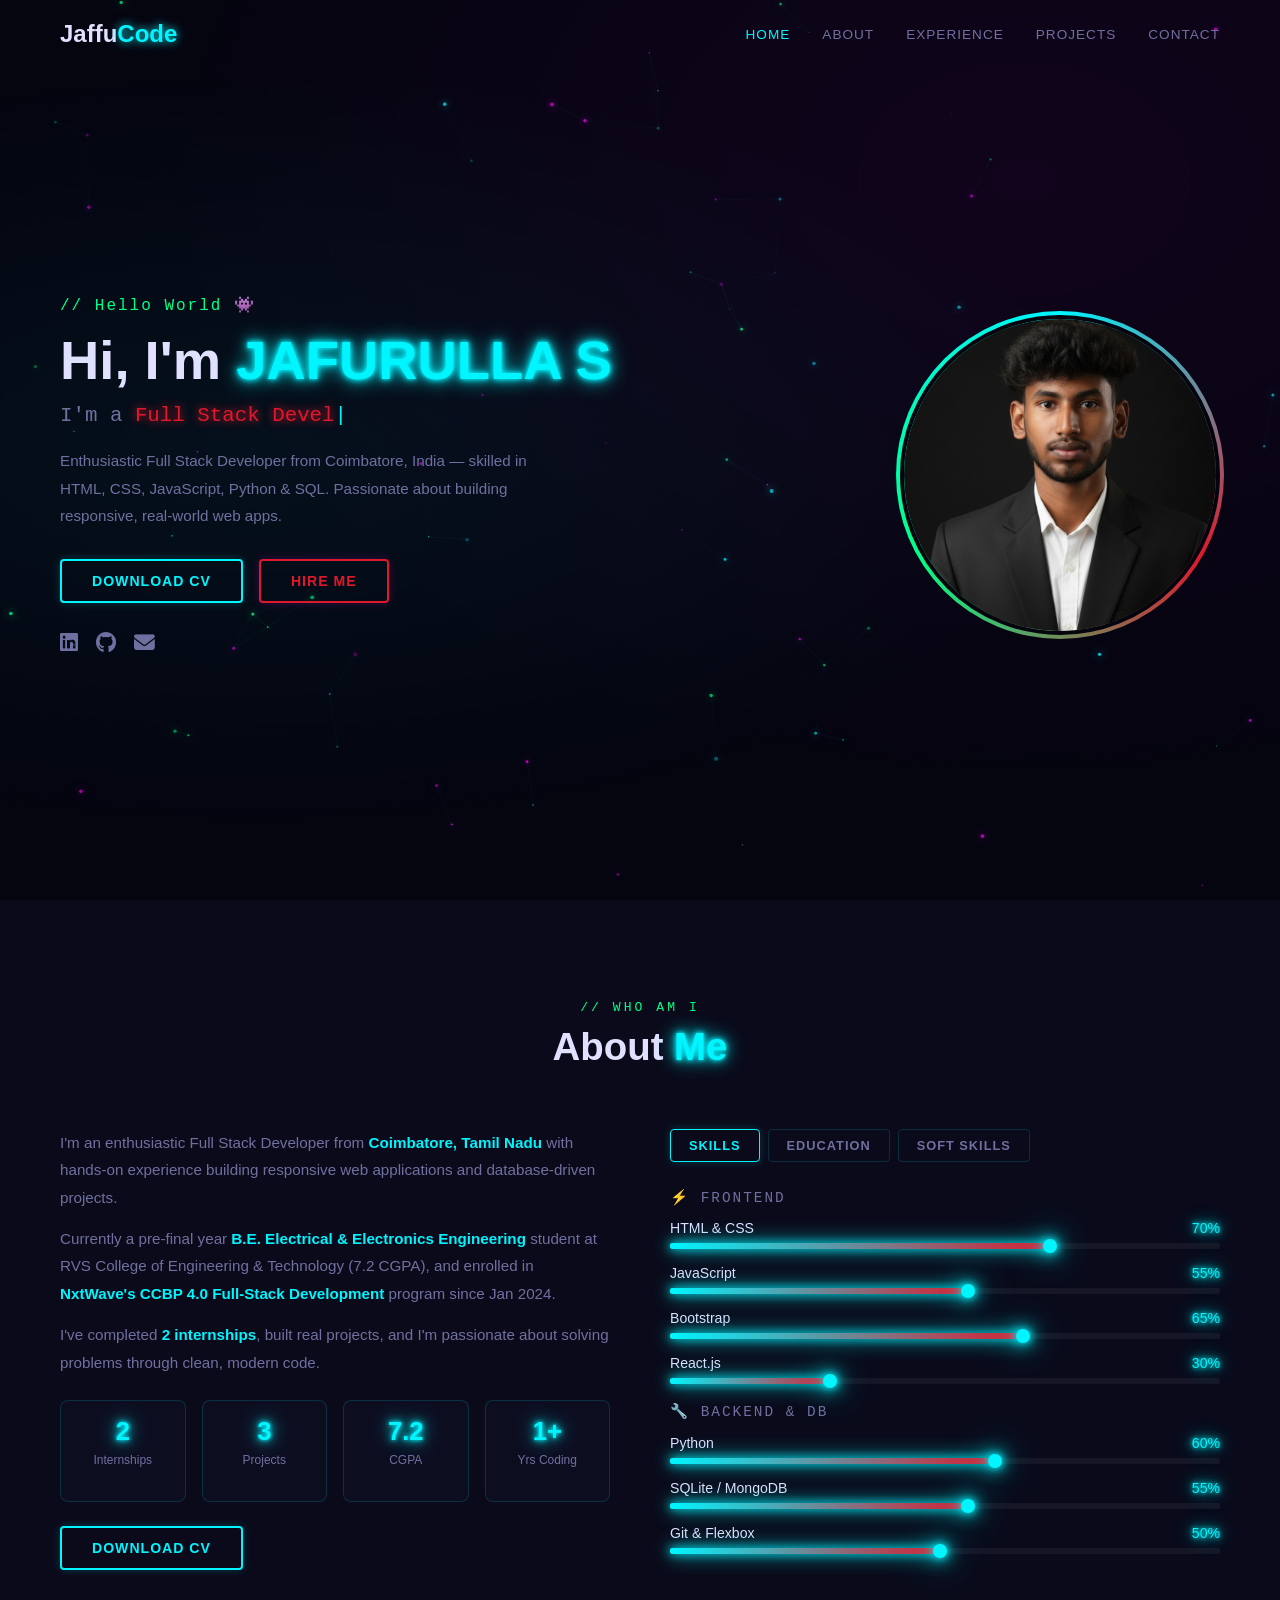
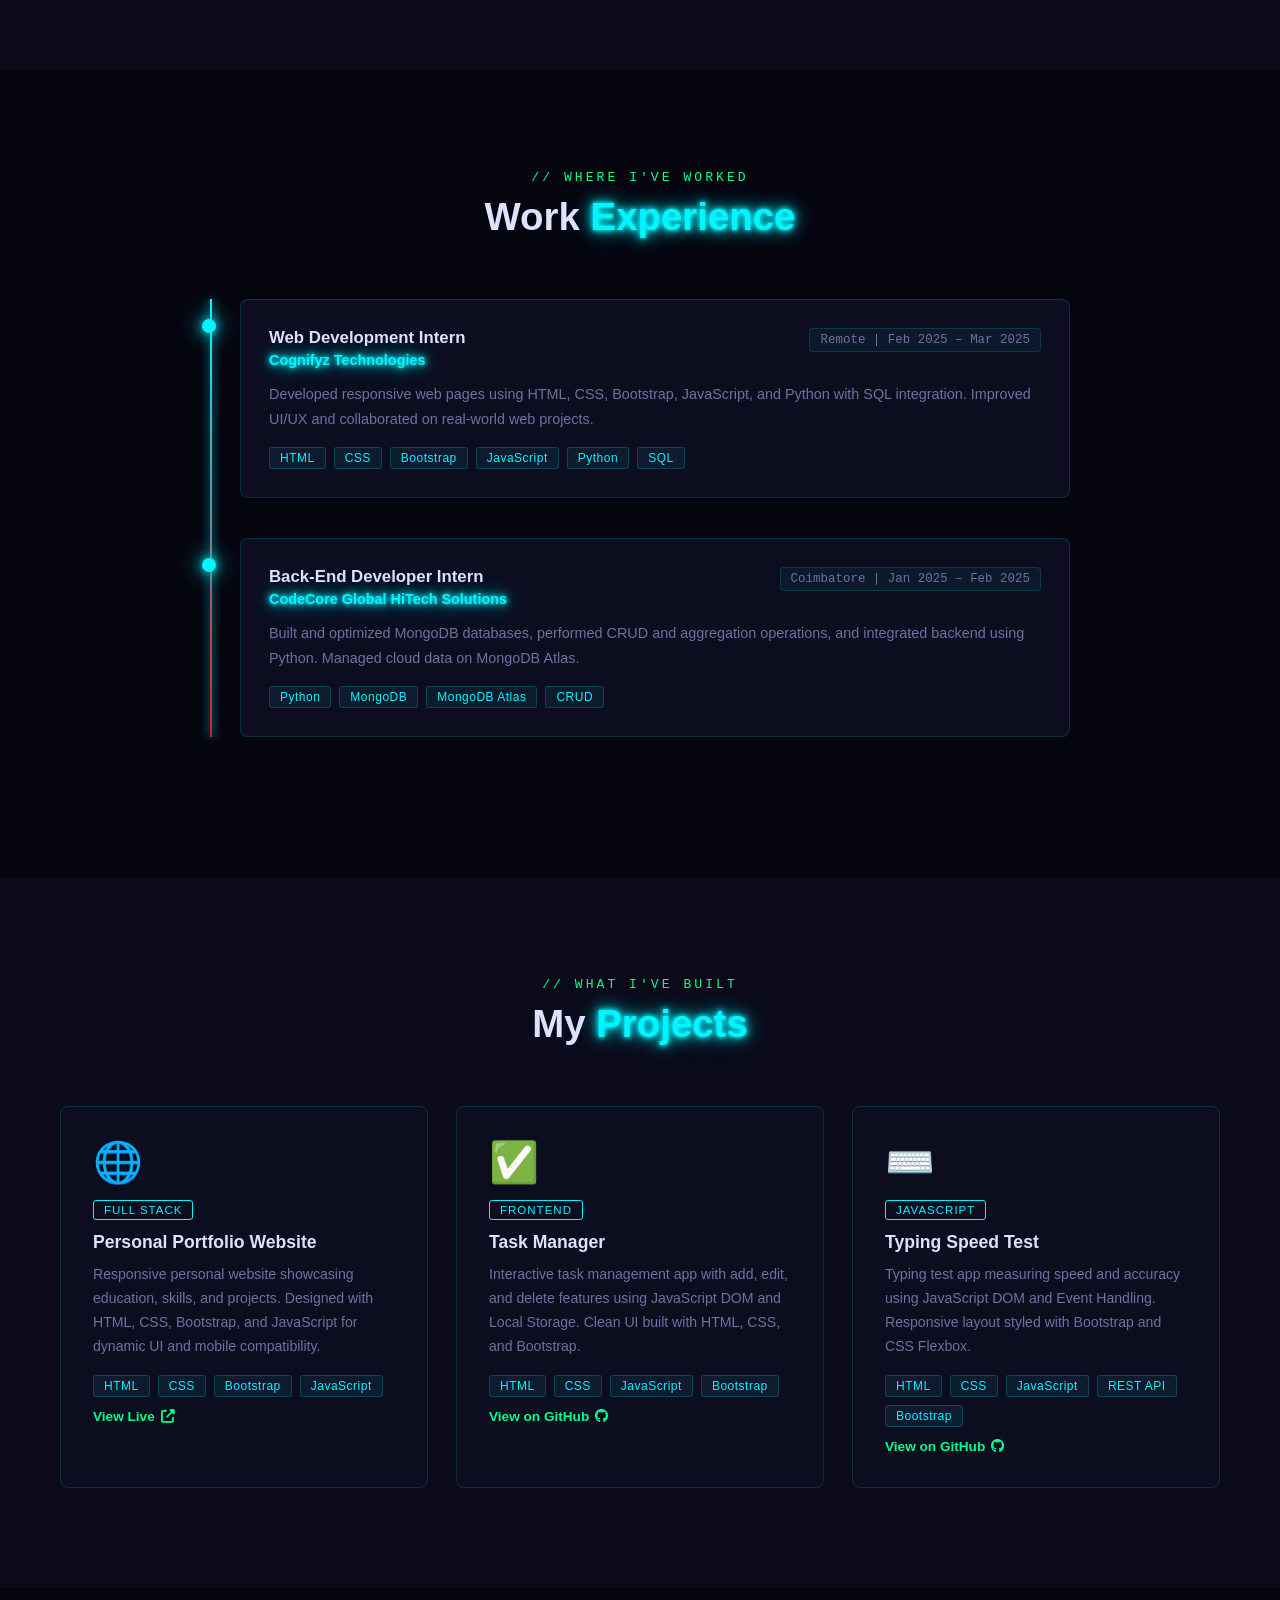
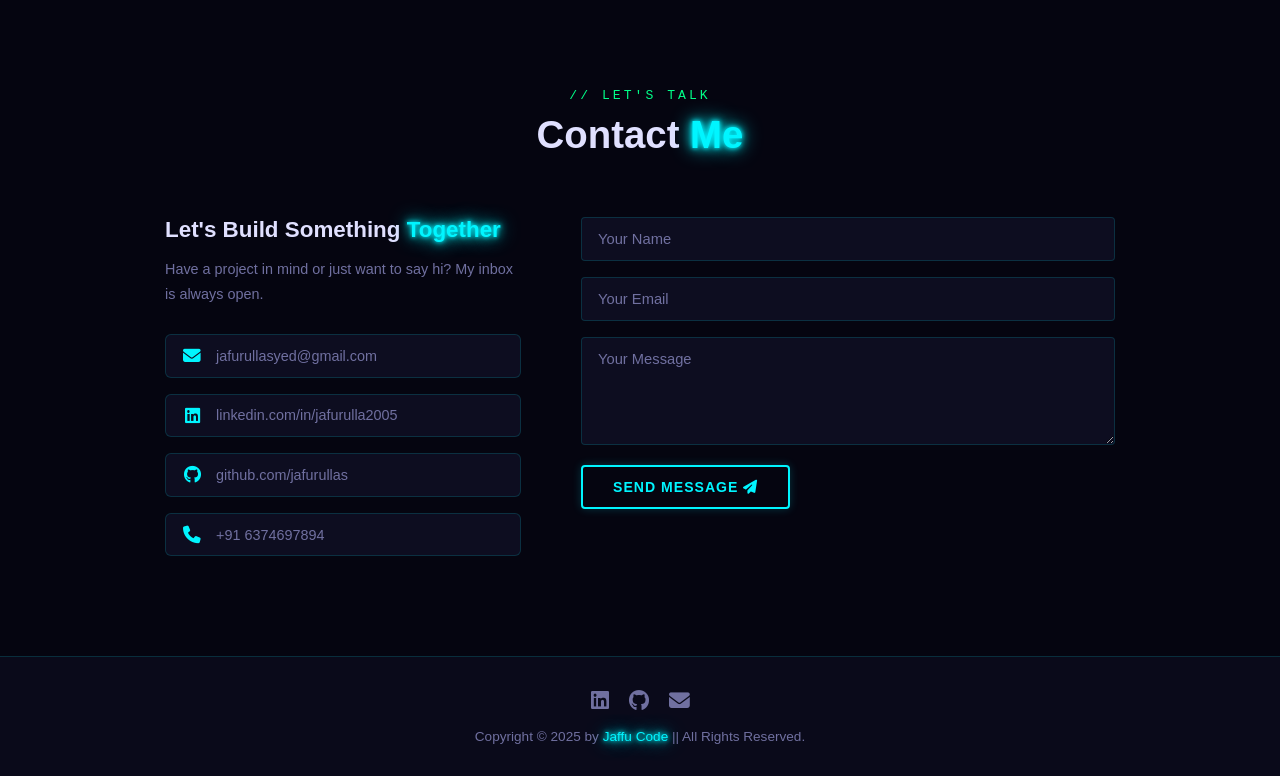
==== commit 88c33774: "Add Google Search Console verification" ====
--- a/Portfolio/index.html
+++ b/Portfolio/index.html
@@ -2,6 +2,9 @@
 <html lang="en">
 <head>
   <meta charset="UTF-8"/>
+  <!-- GOOGLE VERIFY START -->
+  <meta name="google-site-verification" content="gTJxt2GW8wnLatv7RrSQqQMSvbjhTOgtIjDYd9-26kQ" />
+  <!-- GOOGLE VERIFY END -->
   <meta name="viewport" content="width=device-width, initial-scale=1.0"/>
   <title>Jafurullas | Full Stack Web Developer Portfolio</title>
   <meta name="description" content="Portfolio of Jafurullas, a Full Stack Web Developer skilled in HTML, CSS, JavaScript, Python, MongoDB.">
@@ -303,3 +306,4 @@
 </body>
 
 </html>
+
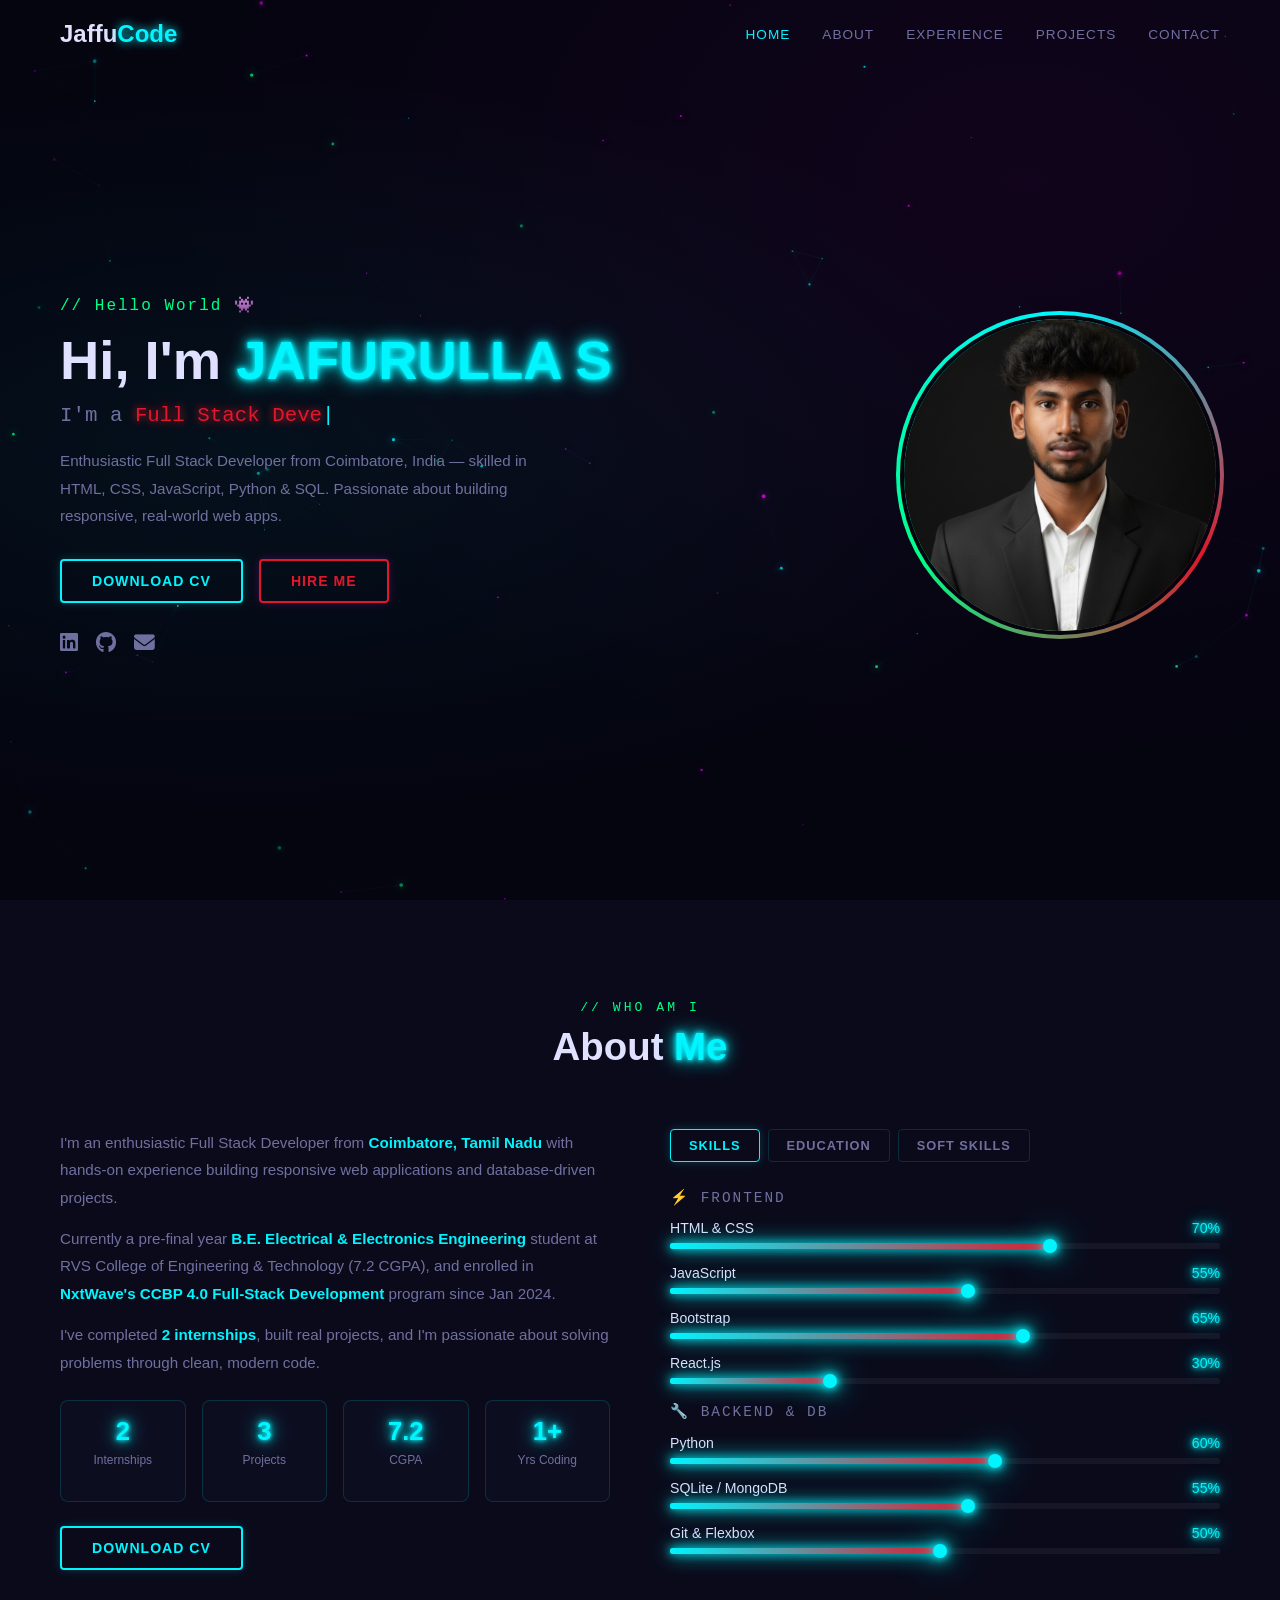
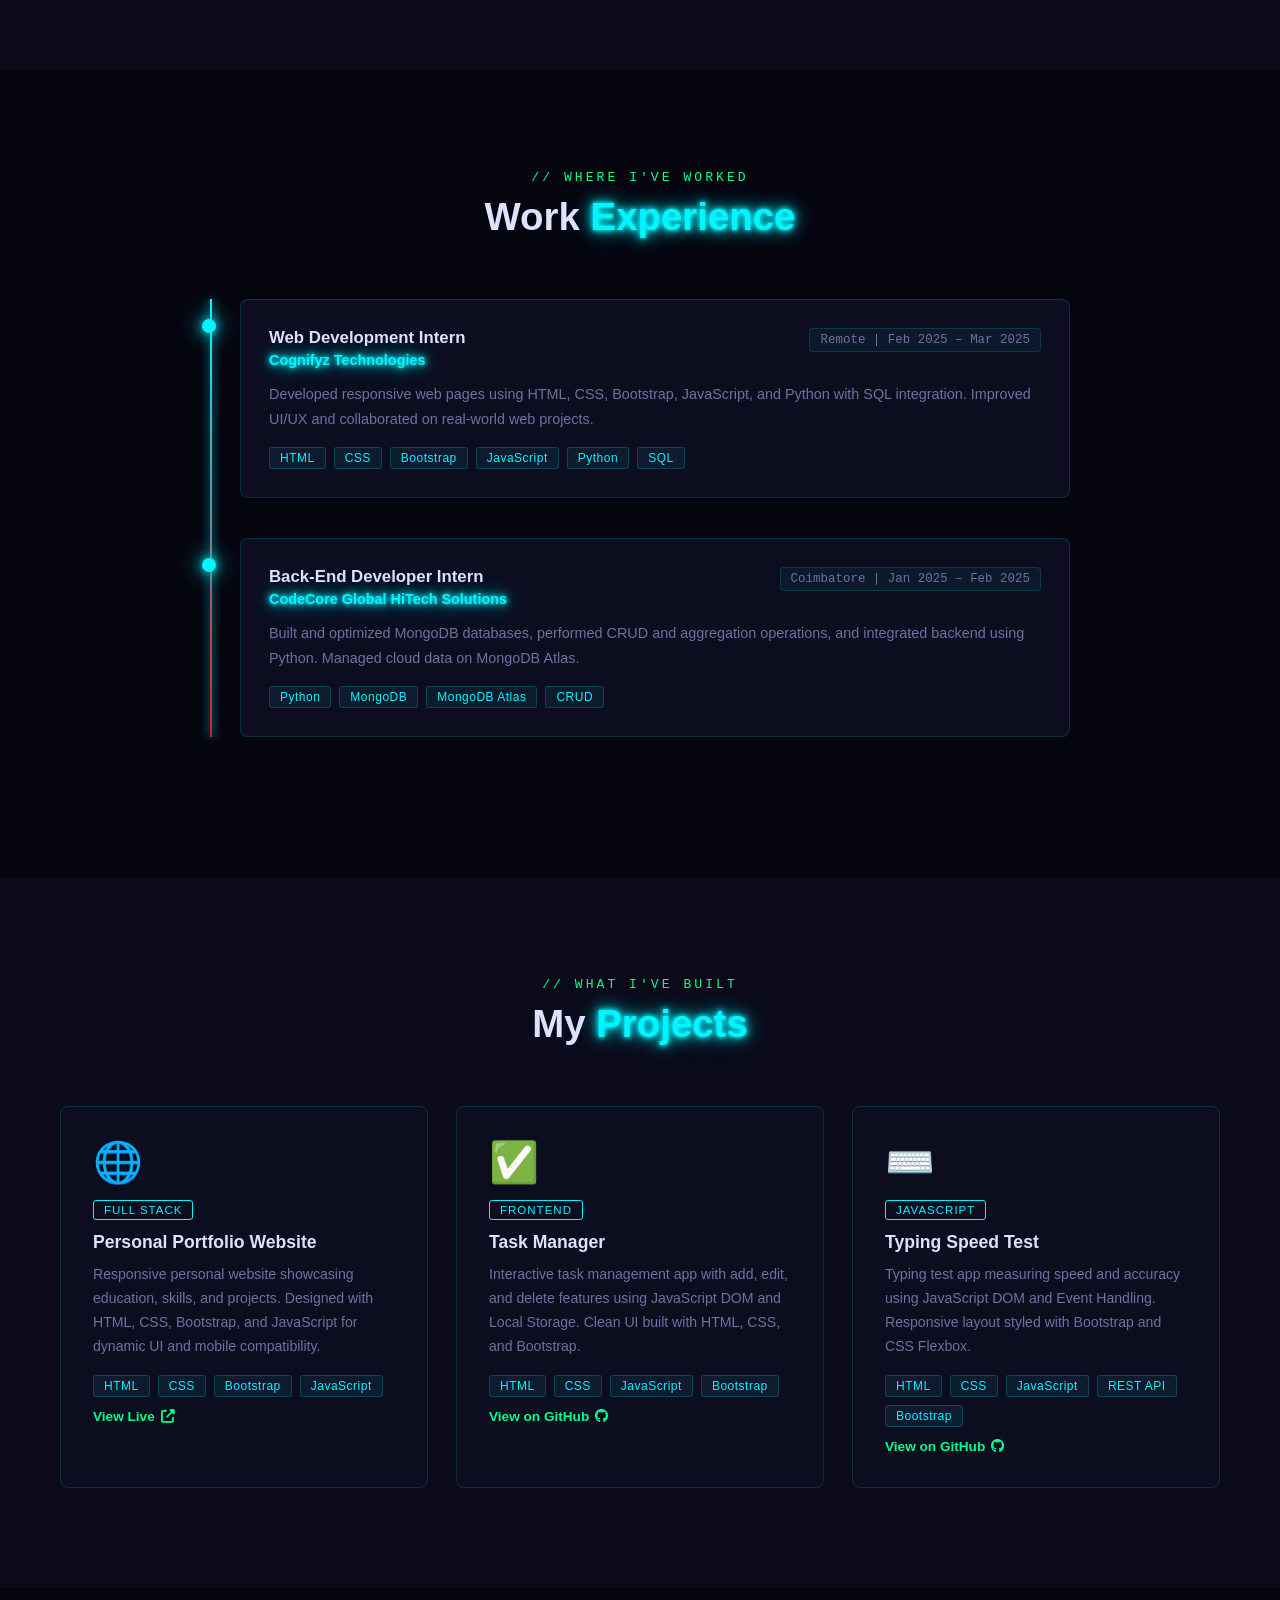
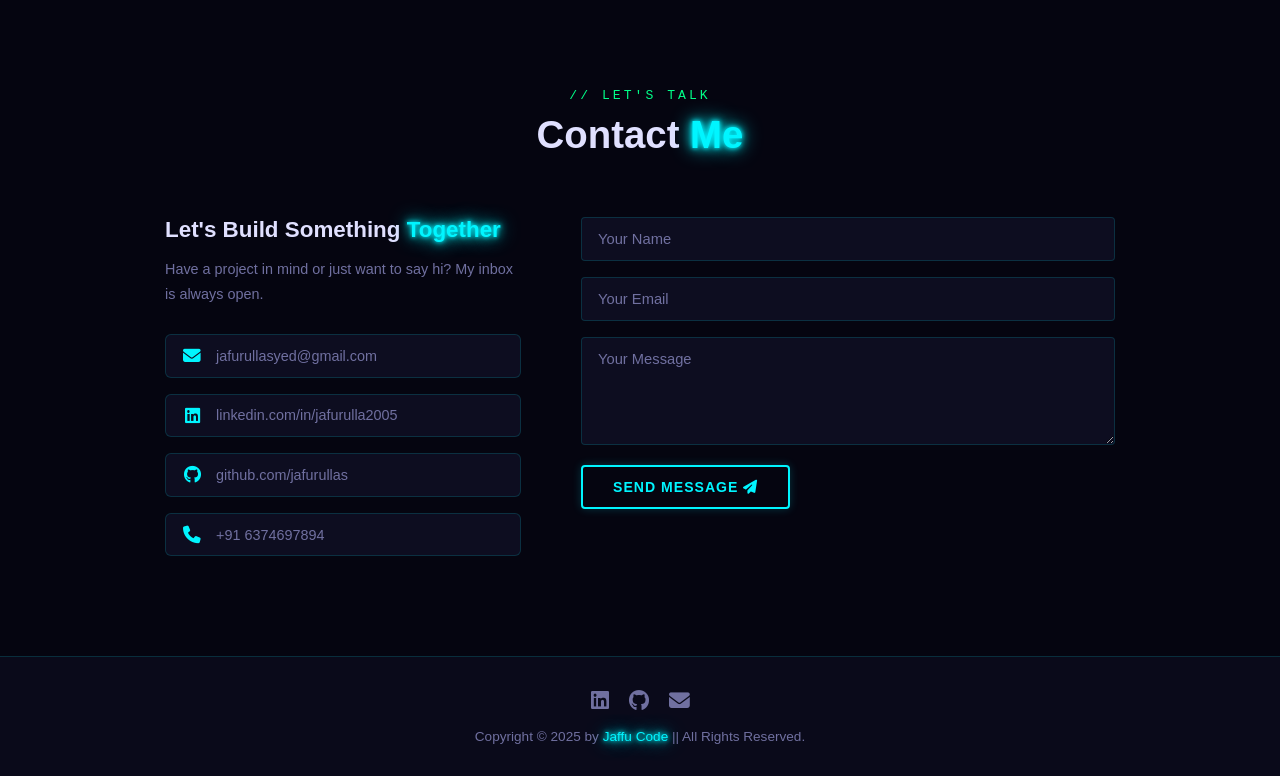
==== commit 8040d307: "updated first project link" ====
--- a/Portfolio/index.html
+++ b/Portfolio/index.html
@@ -218,7 +218,7 @@
         <div class="tl-tags">
           <span>HTML</span><span>CSS</span><span>Bootstrap</span><span>JavaScript</span>
         </div>
-        <a href="https://portfolio-1umt.vercel.app" target="_blank" class="proj-link">View Live <i class="fas fa-external-link-alt"></i></a>
+        <a href="https://jafurullas-portfolio.vercel.app/" target="_blank" class="proj-link">View Live <i class="fas fa-external-link-alt"></i></a>
       </div>
 
       <div class="portfolio-card reveal">
@@ -307,3 +307,4 @@
 
 </html>
 
+
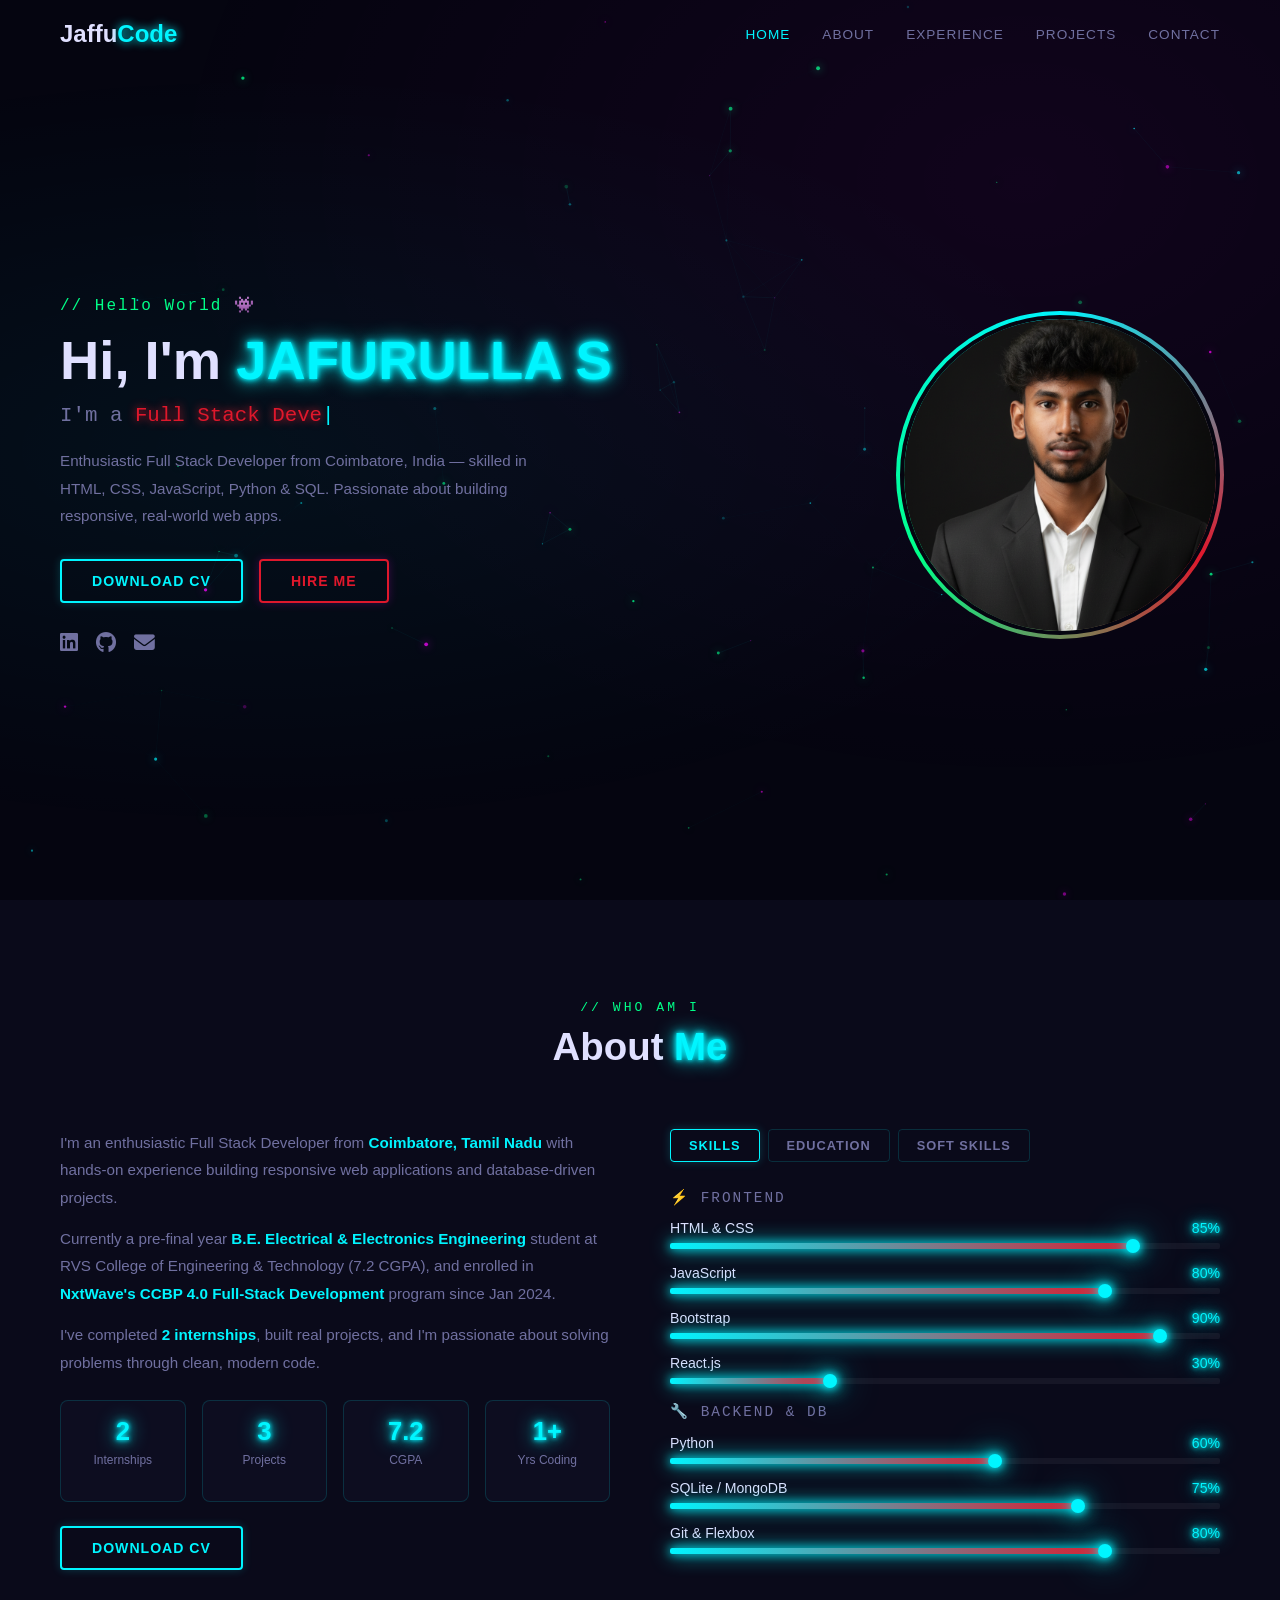
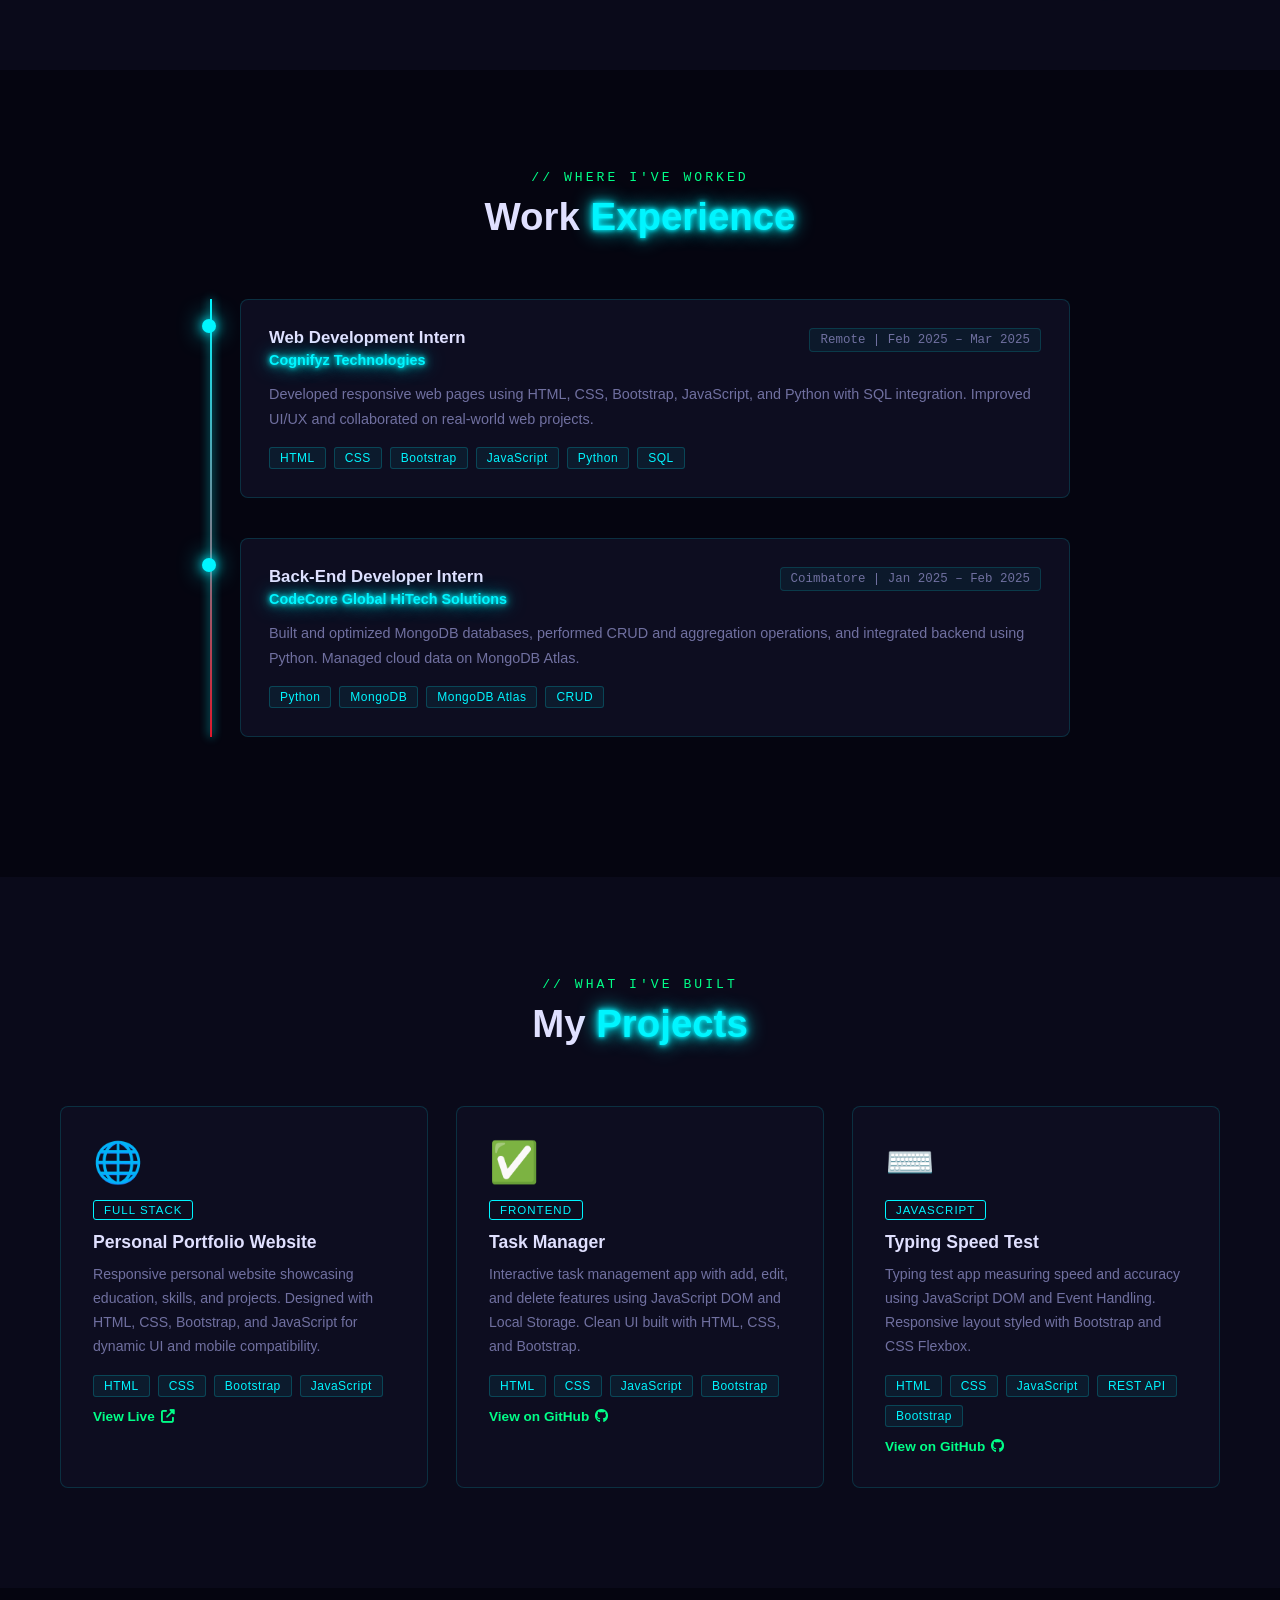
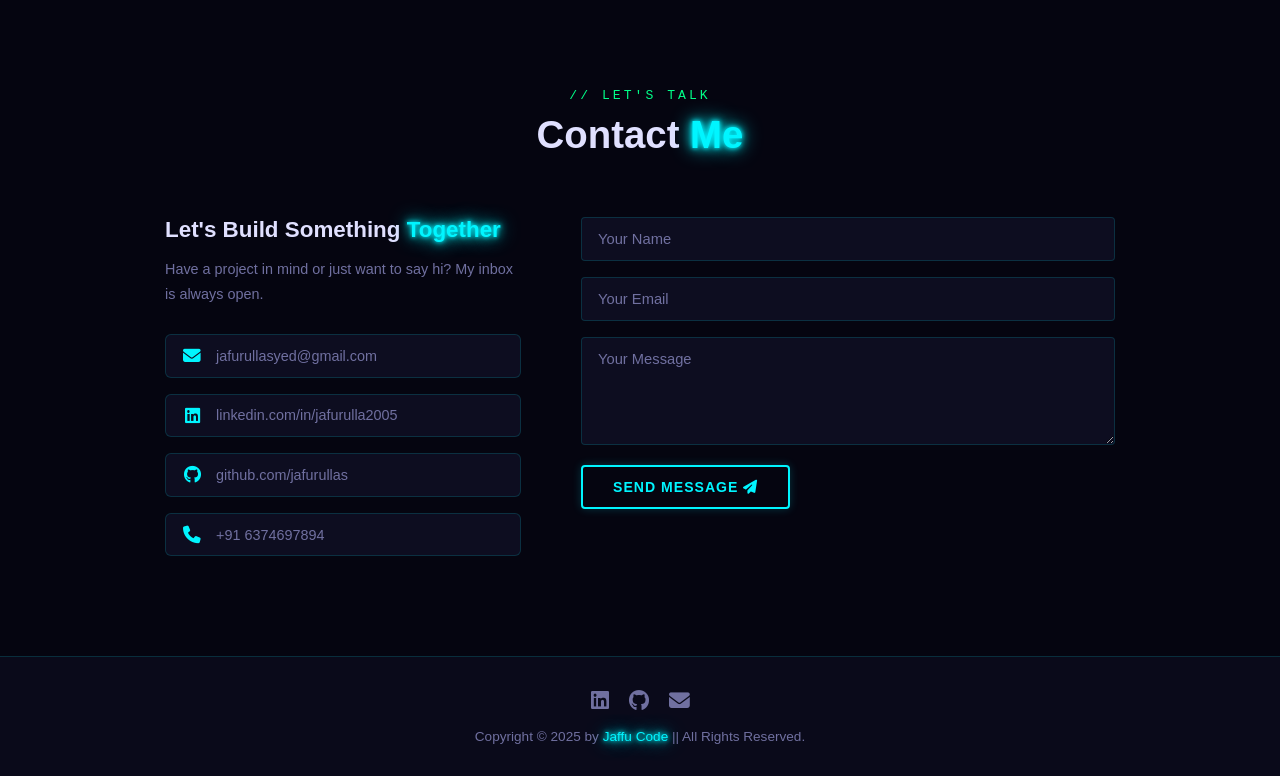
==== commit 344914c4: "skill update" ====
--- a/Portfolio/index.html
+++ b/Portfolio/index.html
@@ -90,16 +90,16 @@
         <div class="tab-content active" id="skills">
           <p class="skill-category">⚡ Frontend</p>
           <div class="skill-item">
-            <div class="skill-label"><span>HTML & CSS</span><span class="neon-text">70%</span></div>
-            <div class="skill-bar"><div class="skill-fill" data-width="70"></div></div>
-          </div>
-          <div class="skill-item">
-            <div class="skill-label"><span>JavaScript</span><span class="neon-text">55%</span></div>
-            <div class="skill-bar"><div class="skill-fill" data-width="55"></div></div>
-          </div>
-          <div class="skill-item">
-            <div class="skill-label"><span>Bootstrap</span><span class="neon-text">65%</span></div>
-            <div class="skill-bar"><div class="skill-fill" data-width="65"></div></div>
+            <div class="skill-label"><span>HTML & CSS</span><span class="neon-text">85%</span></div>
+            <div class="skill-bar"><div class="skill-fill" data-width="85"></div></div>
+          </div>
+          <div class="skill-item">
+            <div class="skill-label"><span>JavaScript</span><span class="neon-text">80%</span></div>
+            <div class="skill-bar"><div class="skill-fill" data-width="80"></div></div>
+          </div>
+          <div class="skill-item">
+            <div class="skill-label"><span>Bootstrap</span><span class="neon-text">90%</span></div>
+            <div class="skill-bar"><div class="skill-fill" data-width="90"></div></div>
           </div>
           <div class="skill-item">
             <div class="skill-label"><span>React.js</span><span class="neon-text">30%</span></div>
@@ -111,12 +111,12 @@
             <div class="skill-bar"><div class="skill-fill" data-width="60"></div></div>
           </div>
           <div class="skill-item">
-            <div class="skill-label"><span>SQLite / MongoDB</span><span class="neon-text">55%</span></div>
-            <div class="skill-bar"><div class="skill-fill" data-width="55"></div></div>
-          </div>
-          <div class="skill-item">
-            <div class="skill-label"><span>Git & Flexbox</span><span class="neon-text">50%</span></div>
-            <div class="skill-bar"><div class="skill-fill" data-width="50"></div></div>
+            <div class="skill-label"><span>SQLite / MongoDB</span><span class="neon-text">75%</span></div>
+            <div class="skill-bar"><div class="skill-fill" data-width="75"></div></div>
+          </div>
+          <div class="skill-item">
+            <div class="skill-label"><span>Git & Flexbox</span><span class="neon-text">80%</span></div>
+            <div class="skill-bar"><div class="skill-fill" data-width="80"></div></div>
           </div>
         </div>
 
@@ -308,3 +308,4 @@
 </html>
 
 
+
